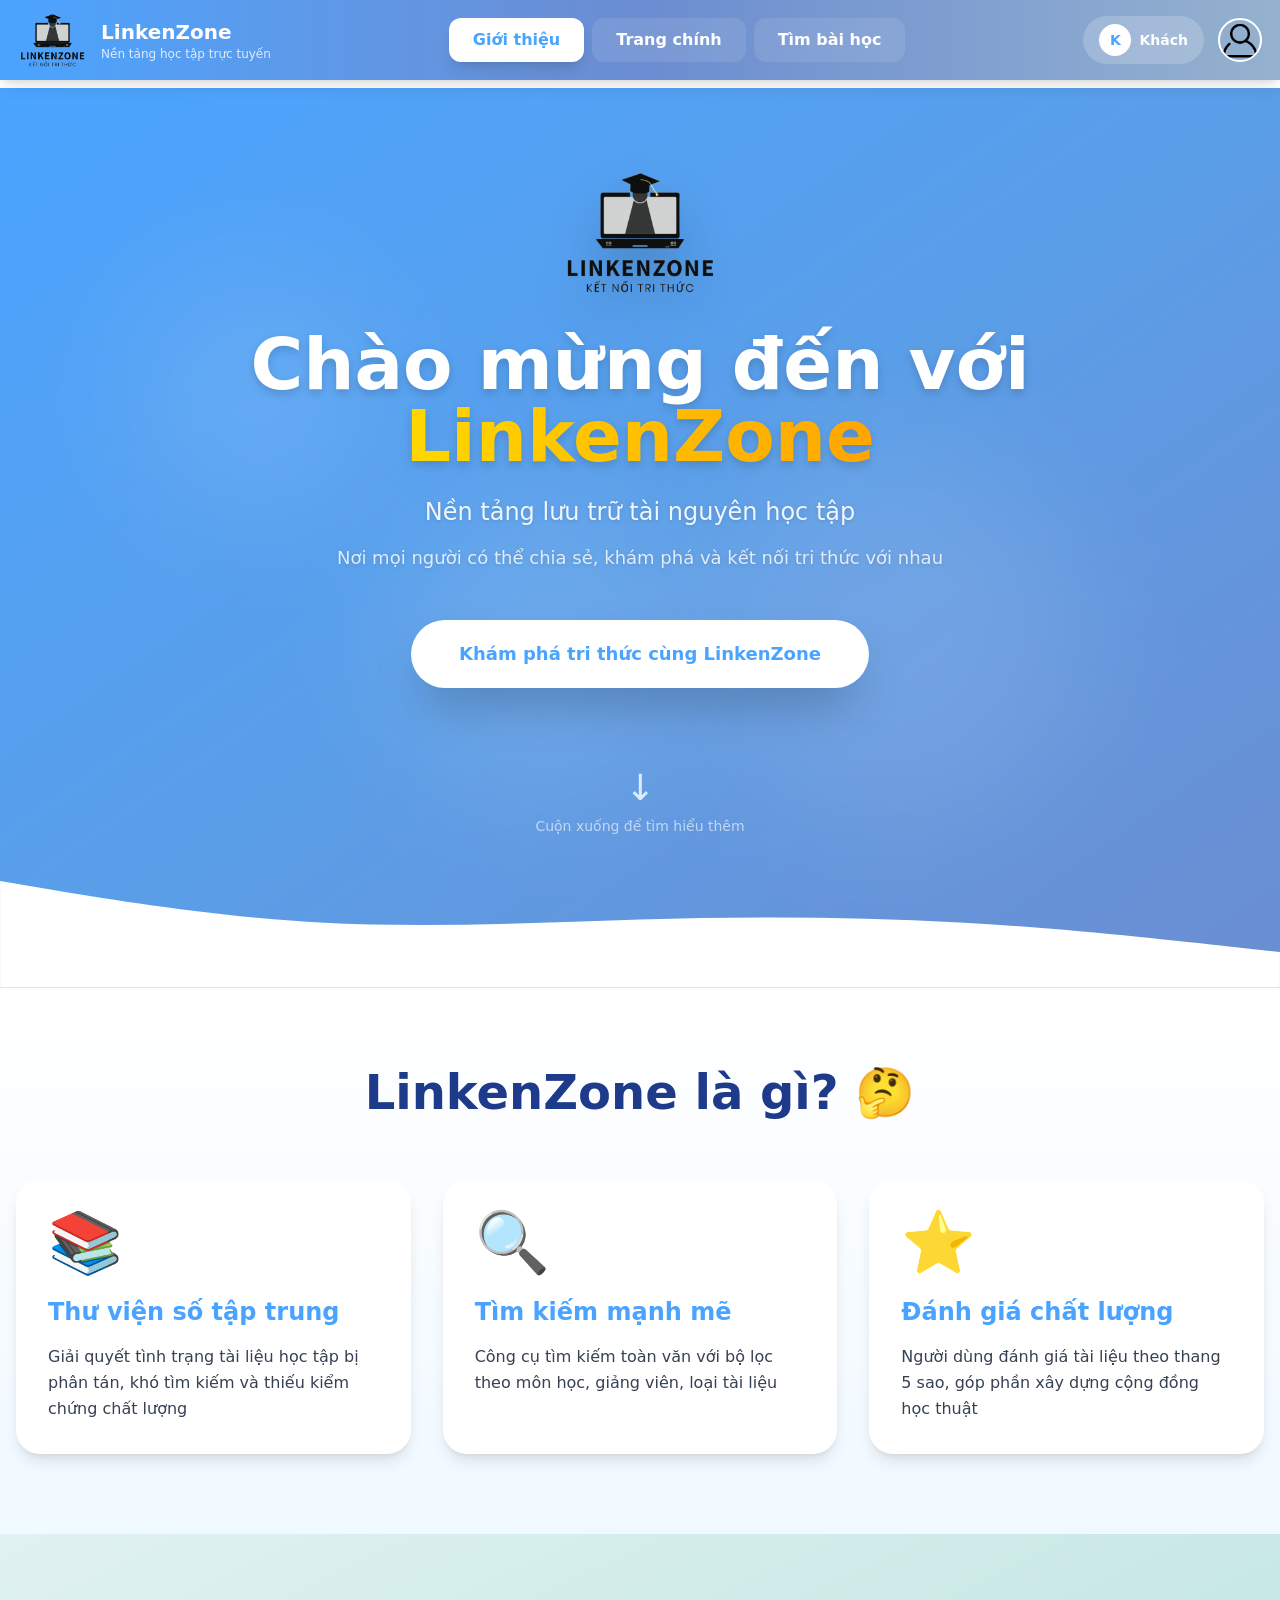
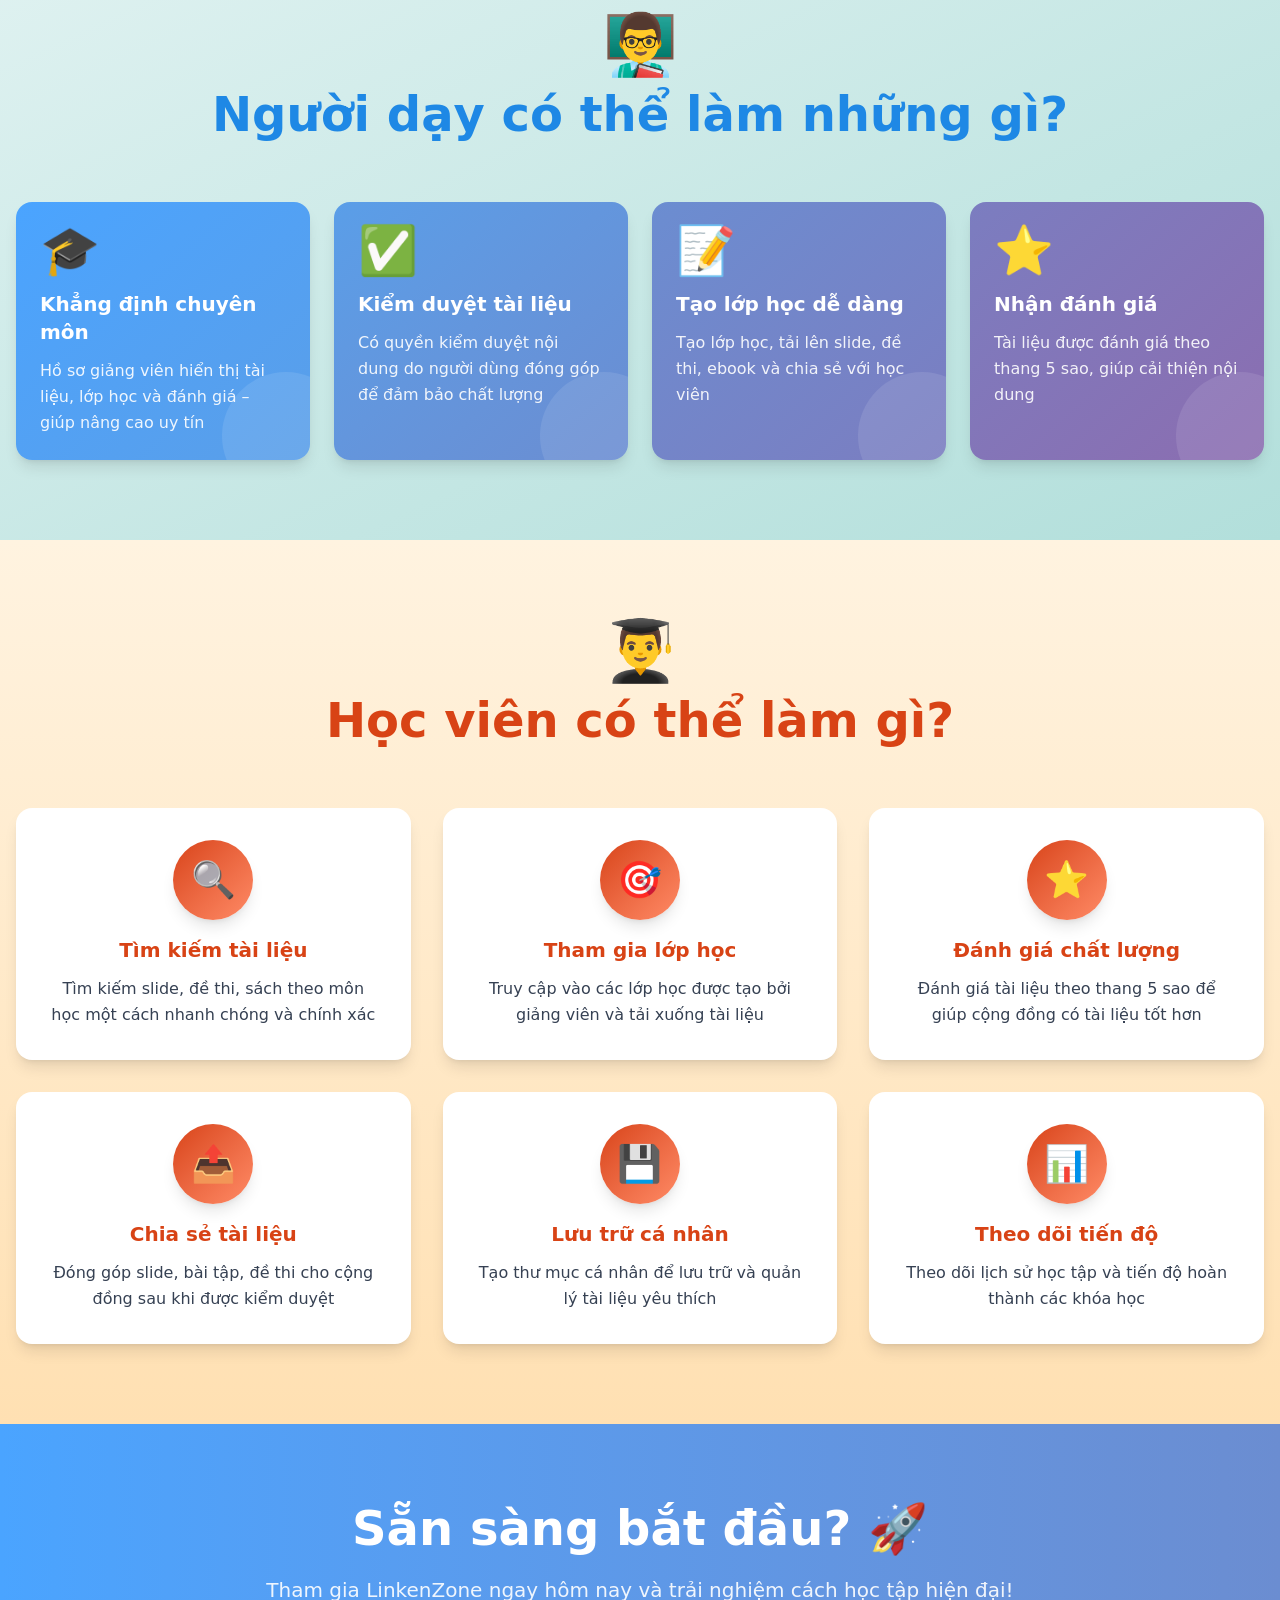
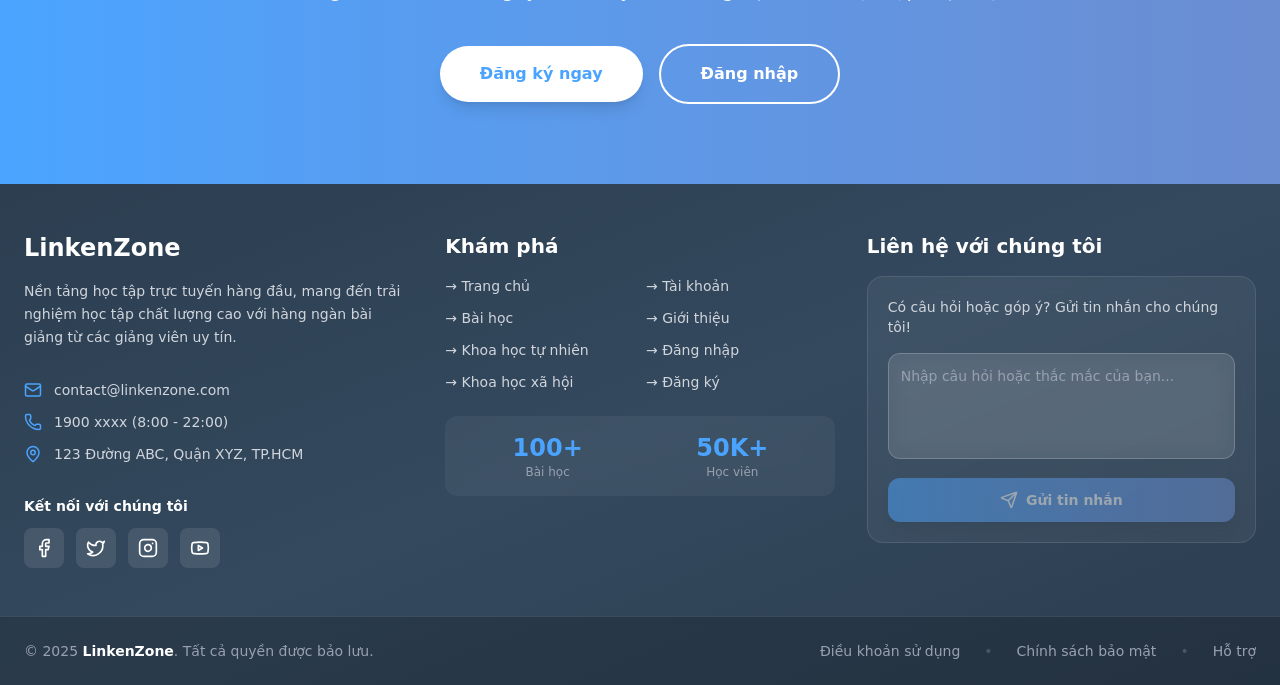
==== index.html @ 5035f028 "LinkenZone Signed-off-by: NH1Tkendo <ngobatai1711@gmail.com>" ====
<!doctype html>
<html lang="vi">
  <head>
    <meta charset="UTF-8" />
    <link rel="icon" type="image/svg+xml" href="/LinkenZone/public/LinkenZone_Logo.png" />
    <link rel="alternate icon" type="image/svg+xml" href="/LinkenZone/public/LinkenZone_Logo.png" />
    <meta name="viewport" content="width=device-width, initial-scale=1.0" />
    <meta name="description" content="LinkenZone - Nền tảng học tập trực tuyến hiện đại, cung cấp các khóa học chất lượng cao và trải nghiệm học tập tuyệt vời." />
    <meta name="keywords" content="học tập, trực tuyến, khóa học, LinkenZone, education, learning" />
    <meta name="author" content="LinkenZone Team" />
    <title>LinkenZone</title>
    <script type="module" crossorigin src="/assets/index-DtSAHIOY.js"></script>
    <link rel="stylesheet" crossorigin href="/assets/index-B92d_FWU.css">
  </head>
  <body>
    <div id="root"></div>
  </body>
</html>
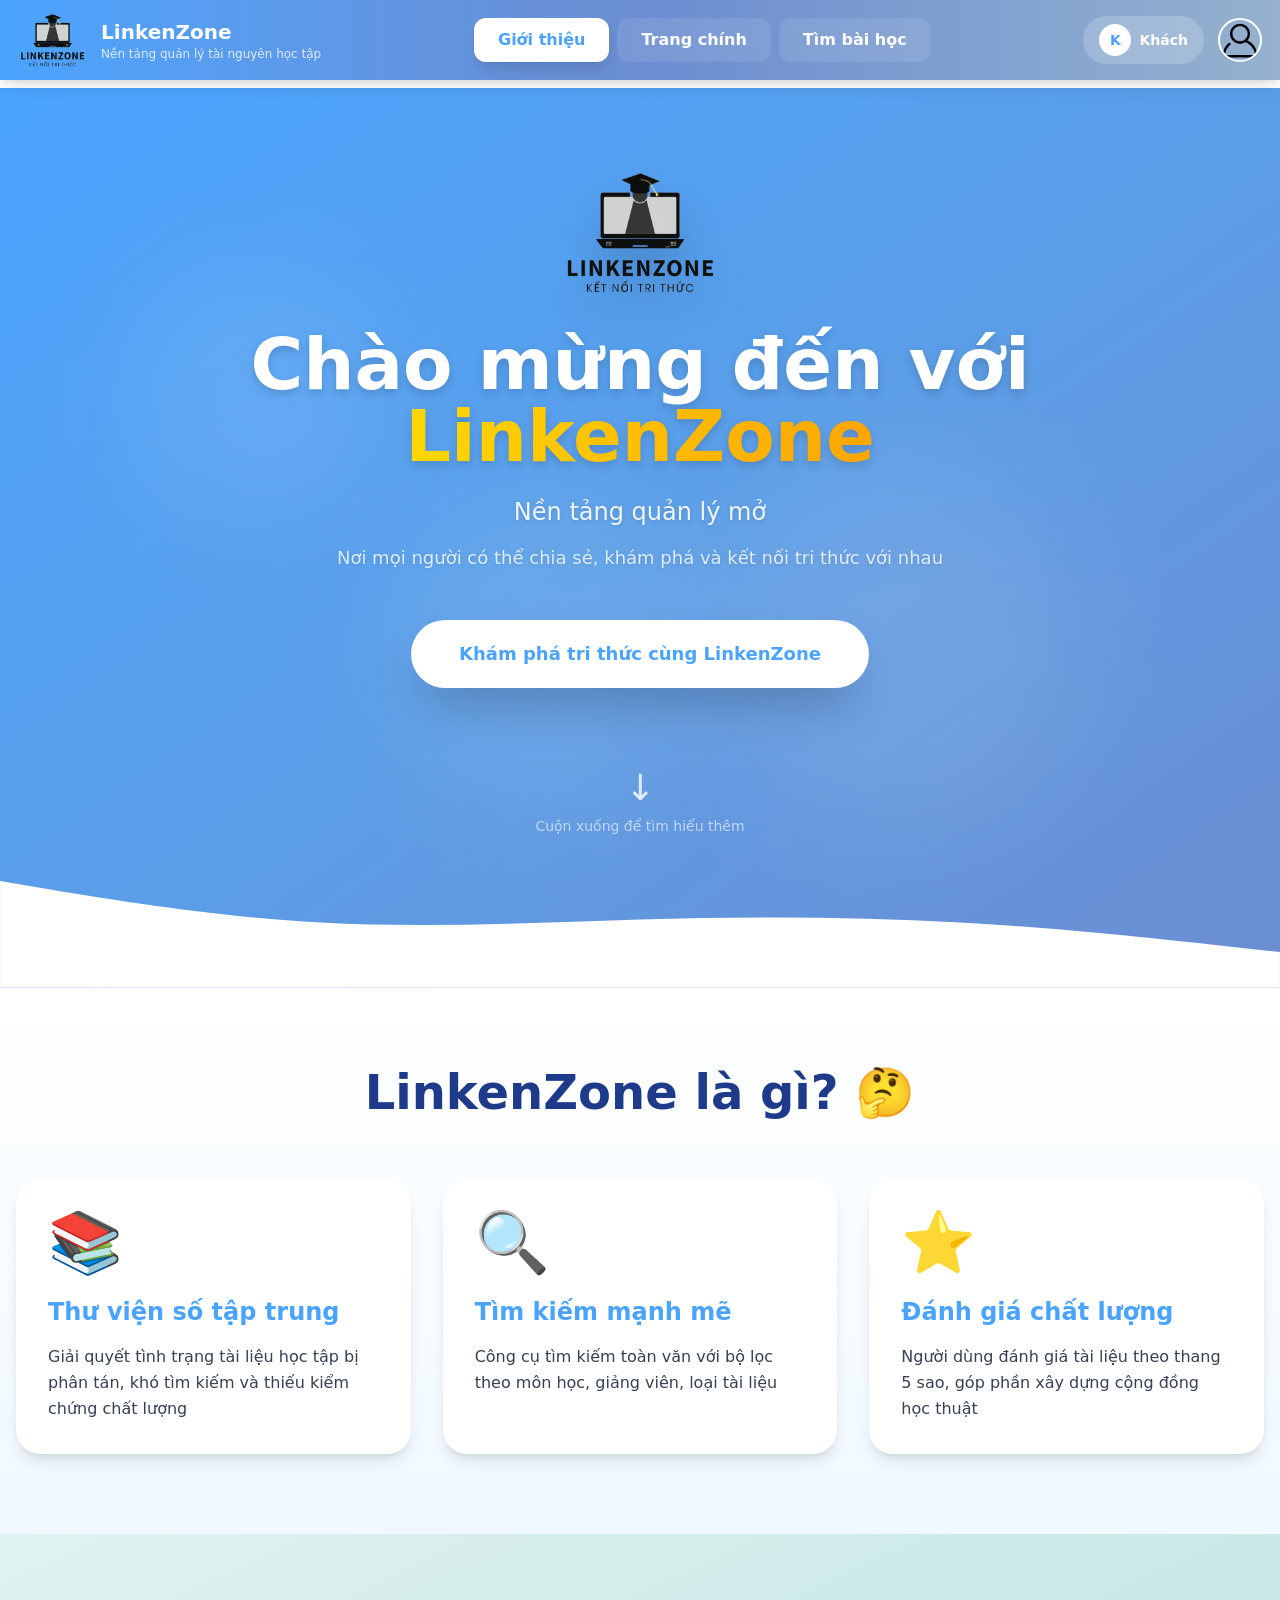
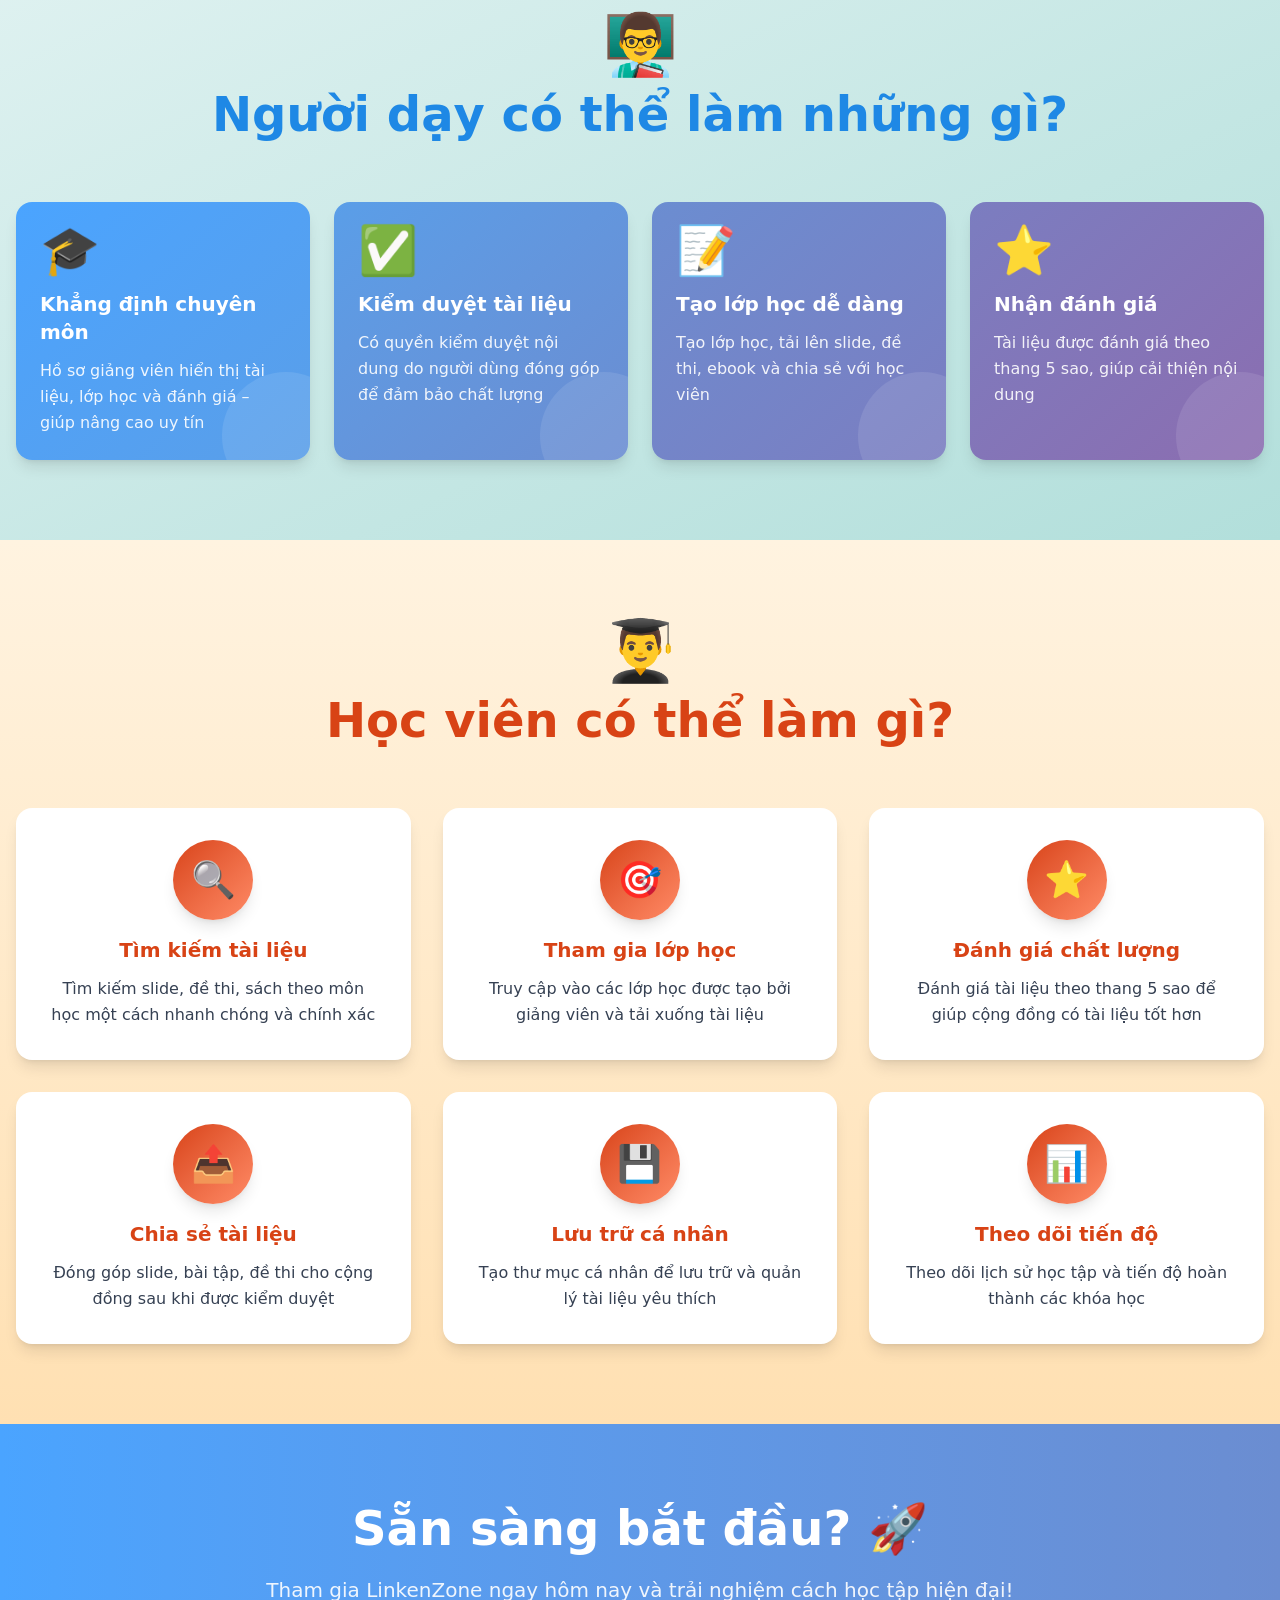
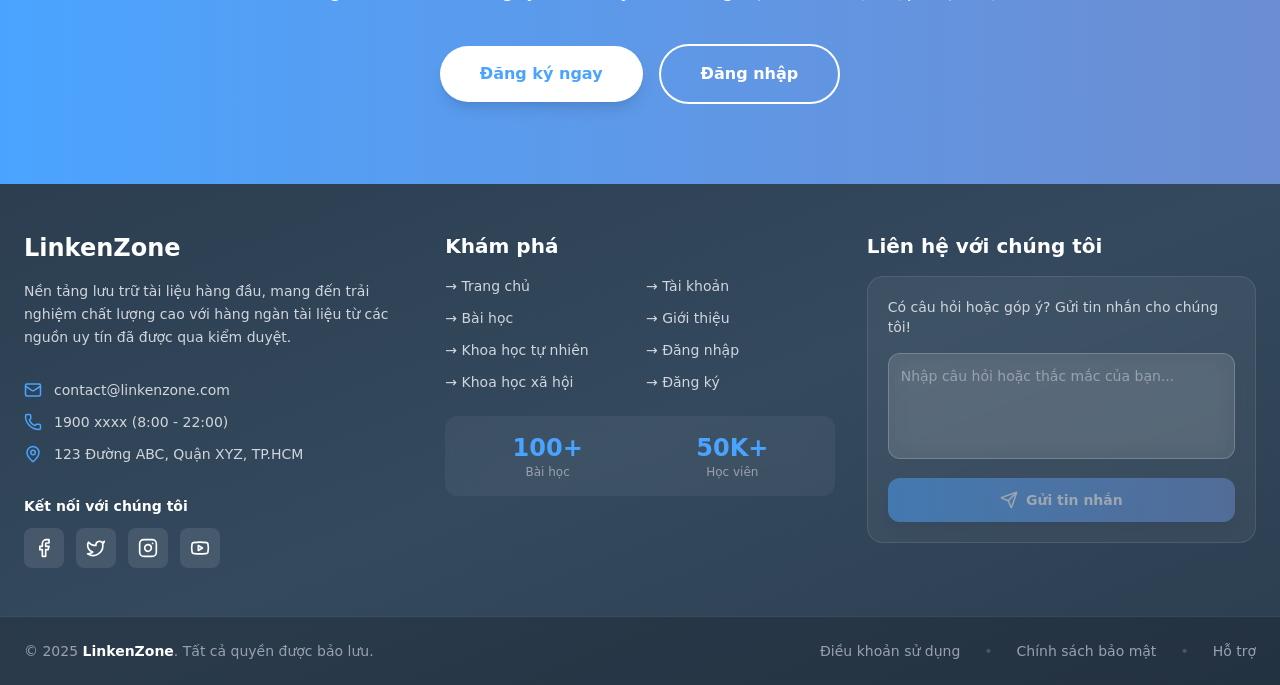
==== commit 41b458fb: "jajaj Signed-off-by: NH1Tkendo <ngobatai1711@gmail.com>" ====
--- a/index.html
+++ b/index.html
@@ -9,8 +9,8 @@
     <meta name="keywords" content="học tập, trực tuyến, khóa học, LinkenZone, education, learning" />
     <meta name="author" content="LinkenZone Team" />
     <title>LinkenZone</title>
-    <script type="module" crossorigin src="/assets/index-DtSAHIOY.js"></script>
-    <link rel="stylesheet" crossorigin href="/assets/index-B92d_FWU.css">
+    <script type="module" crossorigin src="/assets/index-qZYJNjYi.js"></script>
+    <link rel="stylesheet" crossorigin href="/assets/index-sgc-9u-C.css">
   </head>
   <body>
     <div id="root"></div>
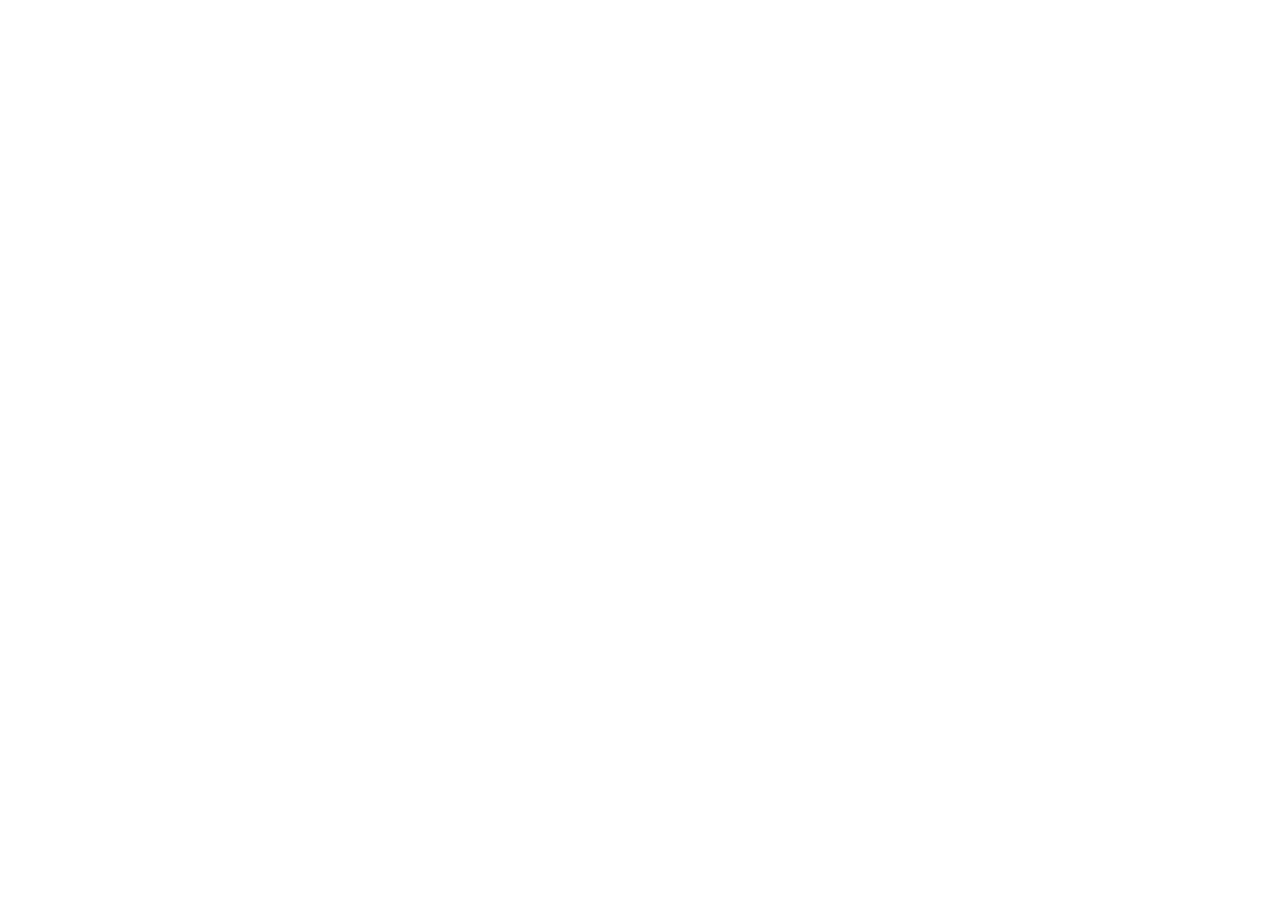
==== commit 9176be60: "Auto-generated commit" ====
--- a/index.html
+++ b/index.html
@@ -1,18 +1,26 @@
-<!doctype html>
-<html lang="vi">
-  <head>
-    <meta charset="UTF-8" />
-    <link rel="icon" type="image/svg+xml" href="/LinkenZone/public/LinkenZone_Logo.png" />
-    <link rel="alternate icon" type="image/svg+xml" href="/LinkenZone/public/LinkenZone_Logo.png" />
-    <meta name="viewport" content="width=device-width, initial-scale=1.0" />
-    <meta name="description" content="LinkenZone - Nền tảng học tập trực tuyến hiện đại, cung cấp các khóa học chất lượng cao và trải nghiệm học tập tuyệt vời." />
-    <meta name="keywords" content="học tập, trực tuyến, khóa học, LinkenZone, education, learning" />
-    <meta name="author" content="LinkenZone Team" />
-    <title>LinkenZone</title>
-    <script type="module" crossorigin src="/assets/index-qZYJNjYi.js"></script>
-    <link rel="stylesheet" crossorigin href="/assets/index-sgc-9u-C.css">
-  </head>
-  <body>
-    <div id="root"></div>
-  </body>
+<!DOCTYPE html>
+<html lang="en" data-beasties-container>
+
+<head>
+  <meta charset="utf-8">
+  <title>Ionic App</title>
+
+  <base href="/">
+
+  <meta name="color-scheme" content="light dark">
+  <meta name="viewport" content="viewport-fit=cover, width=device-width, initial-scale=1.0, minimum-scale=1.0, maximum-scale=1.0, user-scalable=no">
+  <meta name="format-detection" content="telephone=no">
+  <meta name="msapplication-tap-highlight" content="no">
+
+  <link rel="icon" type="image/png" href="assets/icon/favicon.png">
+
+  <!-- add to homescreen for ios -->
+  <meta name="mobile-web-app-capable" content="yes">
+  <meta name="apple-mobile-web-app-status-bar-style" content="black">
+<style>:root{--ion-color-primary:#0054e9;--ion-color-primary-rgb:0, 84, 233;--ion-color-primary-contrast:#fff;--ion-color-primary-contrast-rgb:255, 255, 255;--ion-color-primary-shade:#004acd;--ion-color-primary-tint:#1a65eb;--ion-color-secondary:#0163aa;--ion-color-secondary-rgb:1, 99, 170;--ion-color-secondary-contrast:#fff;--ion-color-secondary-contrast-rgb:255, 255, 255;--ion-color-secondary-shade:#015796;--ion-color-secondary-tint:#1a73b3;--ion-color-tertiary:#6030ff;--ion-color-tertiary-rgb:96, 48, 255;--ion-color-tertiary-contrast:#fff;--ion-color-tertiary-contrast-rgb:255, 255, 255;--ion-color-tertiary-shade:#542ae0;--ion-color-tertiary-tint:#7045ff;--ion-color-success:#2dd55b;--ion-color-success-rgb:45, 213, 91;--ion-color-success-contrast:#000;--ion-color-success-contrast-rgb:0, 0, 0;--ion-color-success-shade:#28bb50;--ion-color-success-tint:#42d96b;--ion-color-warning:#ffc409;--ion-color-warning-rgb:255, 196, 9;--ion-color-warning-contrast:#000;--ion-color-warning-contrast-rgb:0, 0, 0;--ion-color-warning-shade:#e0ac08;--ion-color-warning-tint:#ffca22;--ion-color-danger:#c5000f;--ion-color-danger-rgb:197, 0, 15;--ion-color-danger-contrast:#fff;--ion-color-danger-contrast-rgb:255, 255, 255;--ion-color-danger-shade:#ad000d;--ion-color-danger-tint:#cb1a27;--ion-color-light:#f4f5f8;--ion-color-light-rgb:244, 245, 248;--ion-color-light-contrast:#000;--ion-color-light-contrast-rgb:0, 0, 0;--ion-color-light-shade:#d7d8da;--ion-color-light-tint:#f5f6f9;--ion-color-medium:#636469;--ion-color-medium-rgb:99, 100, 105;--ion-color-medium-contrast:#fff;--ion-color-medium-contrast-rgb:255, 255, 255;--ion-color-medium-shade:#57585c;--ion-color-medium-tint:#737478;--ion-color-dark:#222428;--ion-color-dark-rgb:34, 36, 40;--ion-color-dark-contrast:#fff;--ion-color-dark-contrast-rgb:255, 255, 255;--ion-color-dark-shade:#1e2023;--ion-color-dark-tint:#383a3e}html{--ion-dynamic-font:-apple-system-body;--ion-font-family:var(--ion-default-font)}body{background:var(--ion-background-color);color:var(--ion-text-color)}@supports (padding-top: 20px){html{--ion-safe-area-top:var(--ion-statusbar-padding)}}@supports (padding-top: env(safe-area-inset-top)){html{--ion-safe-area-top:var(--safe-area-inset-top, env(safe-area-inset-top));--ion-safe-area-bottom:var(--safe-area-inset-bottom, env(safe-area-inset-bottom));--ion-safe-area-left:var(--safe-area-inset-left, env(safe-area-inset-left));--ion-safe-area-right:var(--safe-area-inset-right, env(safe-area-inset-right))}}*{box-sizing:border-box;-webkit-tap-highlight-color:rgba(0,0,0,0);-webkit-tap-highlight-color:transparent;-webkit-touch-callout:none}html{width:100%;height:100%;-webkit-text-size-adjust:100%;text-size-adjust:100%}body{-moz-osx-font-smoothing:grayscale;-webkit-font-smoothing:antialiased;margin:0;padding:0;position:fixed;width:100%;max-width:100%;height:100%;max-height:100%;transform:translateZ(0);text-rendering:optimizeLegibility;overflow:hidden;touch-action:manipulation;-webkit-user-drag:none;-ms-content-zooming:none;word-wrap:break-word;overscroll-behavior-y:none;-webkit-text-size-adjust:none;text-size-adjust:none}html{font-family:var(--ion-font-family)}@supports (-webkit-touch-callout: none){html{font:var(--ion-dynamic-font, 16px var(--ion-font-family))}}</style><link rel="stylesheet" href="styles-RLYRKEWG.css" media="print" onload="this.media='all'"><noscript><link rel="stylesheet" href="styles-RLYRKEWG.css"></noscript></head>
+
+<body>
+  <app-root></app-root>
+<link rel="modulepreload" href="chunk-GJJTW5LQ.js"><link rel="modulepreload" href="chunk-ZGEZIHUW.js"><link rel="modulepreload" href="chunk-FWHZJSS4.js"><link rel="modulepreload" href="chunk-I5G6AEML.js"><link rel="modulepreload" href="chunk-XYHDLIGZ.js"><link rel="modulepreload" href="chunk-XNXCL6HF.js"><link rel="modulepreload" href="chunk-C6KVNS6X.js"><link rel="modulepreload" href="chunk-OQWRX7VD.js"><link rel="modulepreload" href="chunk-WTJTNUM2.js"><link rel="modulepreload" href="chunk-J7JKH43X.js"><script src="polyfills-TDCRLYKL.js" type="module"></script><script src="main-GAEBCPAR.js" type="module"></script></body>
+
 </html>
--- a/styles-RLYRKEWG.css
+++ b/styles-RLYRKEWG.css
@@ -0,0 +1 @@
+.leaflet-pane,.leaflet-tile,.leaflet-marker-icon,.leaflet-marker-shadow,.leaflet-tile-container,.leaflet-pane>svg,.leaflet-pane>canvas,.leaflet-zoom-box,.leaflet-image-layer,.leaflet-layer{position:absolute;left:0;top:0}.leaflet-container{overflow:hidden}.leaflet-tile,.leaflet-marker-icon,.leaflet-marker-shadow{-webkit-user-select:none;-moz-user-select:none;user-select:none;-webkit-user-drag:none}.leaflet-tile::selection{background:transparent}.leaflet-safari .leaflet-tile{image-rendering:-webkit-optimize-contrast}.leaflet-safari .leaflet-tile-container{width:1600px;height:1600px;-webkit-transform-origin:0 0}.leaflet-marker-icon,.leaflet-marker-shadow{display:block}.leaflet-container .leaflet-overlay-pane svg{max-width:none!important;max-height:none!important}.leaflet-container .leaflet-marker-pane img,.leaflet-container .leaflet-shadow-pane img,.leaflet-container .leaflet-tile-pane img,.leaflet-container img.leaflet-image-layer,.leaflet-container .leaflet-tile{max-width:none!important;max-height:none!important;width:auto;padding:0}.leaflet-container img.leaflet-tile{mix-blend-mode:plus-lighter}.leaflet-container.leaflet-touch-zoom{-ms-touch-action:pan-x pan-y;touch-action:pan-x pan-y}.leaflet-container.leaflet-touch-drag{-ms-touch-action:pinch-zoom;touch-action:none;touch-action:pinch-zoom}.leaflet-container.leaflet-touch-drag.leaflet-touch-zoom{-ms-touch-action:none;touch-action:none}.leaflet-container{-webkit-tap-highlight-color:transparent}.leaflet-container a{-webkit-tap-highlight-color:rgba(51,181,229,.4)}.leaflet-tile{filter:inherit;visibility:hidden}.leaflet-tile-loaded{visibility:inherit}.leaflet-zoom-box{width:0;height:0;-moz-box-sizing:border-box;box-sizing:border-box;z-index:800}.leaflet-overlay-pane svg{-moz-user-select:none}.leaflet-pane{z-index:400}.leaflet-tile-pane{z-index:200}.leaflet-overlay-pane{z-index:400}.leaflet-shadow-pane{z-index:500}.leaflet-marker-pane{z-index:600}.leaflet-tooltip-pane{z-index:650}.leaflet-popup-pane{z-index:700}.leaflet-map-pane canvas{z-index:100}.leaflet-map-pane svg{z-index:200}.leaflet-vml-shape{width:1px;height:1px}.lvml{behavior:url(#default#VML);display:inline-block;position:absolute}.leaflet-control{position:relative;z-index:800;pointer-events:visiblePainted;pointer-events:auto}.leaflet-top,.leaflet-bottom{position:absolute;z-index:1000;pointer-events:none}.leaflet-top{top:0}.leaflet-right{right:0}.leaflet-bottom{bottom:0}.leaflet-left{left:0}.leaflet-control{float:left;clear:both}.leaflet-right .leaflet-control{float:right}.leaflet-top .leaflet-control{margin-top:10px}.leaflet-bottom .leaflet-control{margin-bottom:10px}.leaflet-left .leaflet-control{margin-left:10px}.leaflet-right .leaflet-control{margin-right:10px}.leaflet-fade-anim .leaflet-popup{opacity:0;-webkit-transition:opacity .2s linear;-moz-transition:opacity .2s linear;transition:opacity .2s linear}.leaflet-fade-anim .leaflet-map-pane .leaflet-popup{opacity:1}.leaflet-zoom-animated{-webkit-transform-origin:0 0;-ms-transform-origin:0 0;transform-origin:0 0}svg.leaflet-zoom-animated{will-change:transform}.leaflet-zoom-anim .leaflet-zoom-animated{-webkit-transition:-webkit-transform .25s cubic-bezier(0,0,.25,1);-moz-transition:-moz-transform .25s cubic-bezier(0,0,.25,1);transition:transform .25s cubic-bezier(0,0,.25,1)}.leaflet-zoom-anim .leaflet-tile,.leaflet-pan-anim .leaflet-tile{-webkit-transition:none;-moz-transition:none;transition:none}.leaflet-zoom-anim .leaflet-zoom-hide{visibility:hidden}.leaflet-interactive{cursor:pointer}.leaflet-grab{cursor:-webkit-grab;cursor:-moz-grab;cursor:grab}.leaflet-crosshair,.leaflet-crosshair .leaflet-interactive{cursor:crosshair}.leaflet-popup-pane,.leaflet-control{cursor:auto}.leaflet-dragging .leaflet-grab,.leaflet-dragging .leaflet-grab .leaflet-interactive,.leaflet-dragging .leaflet-marker-draggable{cursor:move;cursor:-webkit-grabbing;cursor:-moz-grabbing;cursor:grabbing}.leaflet-marker-icon,.leaflet-marker-shadow,.leaflet-image-layer,.leaflet-pane>svg path,.leaflet-tile-container{pointer-events:none}.leaflet-marker-icon.leaflet-interactive,.leaflet-image-layer.leaflet-interactive,.leaflet-pane>svg path.leaflet-interactive,svg.leaflet-image-layer.leaflet-interactive path{pointer-events:visiblePainted;pointer-events:auto}.leaflet-container{background:#ddd;outline-offset:1px}.leaflet-container a{color:#0078a8}.leaflet-zoom-box{border:2px dotted #38f;background:#ffffff80}.leaflet-container{font-family:Helvetica Neue,Arial,Helvetica,sans-serif;font-size:12px;font-size:.75rem;line-height:1.5}.leaflet-bar{box-shadow:0 1px 5px #000000a6;border-radius:4px}.leaflet-bar a{background-color:#fff;border-bottom:1px solid #ccc;width:26px;height:26px;line-height:26px;display:block;text-align:center;text-decoration:none;color:#000}.leaflet-bar a,.leaflet-control-layers-toggle{background-position:50% 50%;background-repeat:no-repeat;display:block}.leaflet-bar a:hover,.leaflet-bar a:focus{background-color:#f4f4f4}.leaflet-bar a:first-child{border-top-left-radius:4px;border-top-right-radius:4px}.leaflet-bar a:last-child{border-bottom-left-radius:4px;border-bottom-right-radius:4px;border-bottom:none}.leaflet-bar a.leaflet-disabled{cursor:default;background-color:#f4f4f4;color:#bbb}.leaflet-touch .leaflet-bar a{width:30px;height:30px;line-height:30px}.leaflet-touch .leaflet-bar a:first-child{border-top-left-radius:2px;border-top-right-radius:2px}.leaflet-touch .leaflet-bar a:last-child{border-bottom-left-radius:2px;border-bottom-right-radius:2px}.leaflet-control-zoom-in,.leaflet-control-zoom-out{font:700 18px Lucida Console,Monaco,monospace;text-indent:1px}.leaflet-touch .leaflet-control-zoom-in,.leaflet-touch .leaflet-control-zoom-out{font-size:22px}.leaflet-control-layers{box-shadow:0 1px 5px #0006;background:#fff;border-radius:5px}.leaflet-control-layers-toggle{background-image:url("./media/layers-55W3Q4RM.png");width:36px;height:36px}.leaflet-retina .leaflet-control-layers-toggle{background-image:url("./media/layers-2x-TBM42ERR.png");background-size:26px 26px}.leaflet-touch .leaflet-control-layers-toggle{width:44px;height:44px}.leaflet-control-layers .leaflet-control-layers-list,.leaflet-control-layers-expanded .leaflet-control-layers-toggle{display:none}.leaflet-control-layers-expanded .leaflet-control-layers-list{display:block;position:relative}.leaflet-control-layers-expanded{padding:6px 10px 6px 6px;color:#333;background:#fff}.leaflet-control-layers-scrollbar{overflow-y:scroll;overflow-x:hidden;padding-right:5px}.leaflet-control-layers-selector{margin-top:2px;position:relative;top:1px}.leaflet-control-layers label{display:block;font-size:13px;font-size:1.08333em}.leaflet-control-layers-separator{height:0;border-top:1px solid #ddd;margin:5px -10px 5px -6px}.leaflet-default-icon-path{background-image:url("./media/marker-icon-2V3QKKVC.png")}.leaflet-container .leaflet-control-attribution{background:#fff;background:#fffc;margin:0}.leaflet-control-attribution,.leaflet-control-scale-line{padding:0 5px;color:#333;line-height:1.4}.leaflet-control-attribution a{text-decoration:none}.leaflet-control-attribution a:hover,.leaflet-control-attribution a:focus{text-decoration:underline}.leaflet-attribution-flag{display:inline!important;vertical-align:baseline!important;width:1em;height:.6669em}.leaflet-left .leaflet-control-scale{margin-left:5px}.leaflet-bottom .leaflet-control-scale{margin-bottom:5px}.leaflet-control-scale-line{border:2px solid #777;border-top:none;line-height:1.1;padding:2px 5px 1px;white-space:nowrap;-moz-box-sizing:border-box;box-sizing:border-box;background:#fffc;text-shadow:1px 1px #fff}.leaflet-control-scale-line:not(:first-child){border-top:2px solid #777;border-bottom:none;margin-top:-2px}.leaflet-control-scale-line:not(:first-child):not(:last-child){border-bottom:2px solid #777}.leaflet-touch .leaflet-control-attribution,.leaflet-touch .leaflet-control-layers,.leaflet-touch .leaflet-bar{box-shadow:none}.leaflet-touch .leaflet-control-layers,.leaflet-touch .leaflet-bar{border:2px solid rgba(0,0,0,.2);background-clip:padding-box}.leaflet-popup{position:absolute;text-align:center;margin-bottom:20px}.leaflet-popup-content-wrapper{padding:1px;text-align:left;border-radius:12px}.leaflet-popup-content{margin:13px 24px 13px 20px;line-height:1.3;font-size:13px;font-size:1.08333em;min-height:1px}.leaflet-popup-content p{margin:1.3em 0}.leaflet-popup-tip-container{width:40px;height:20px;position:absolute;left:50%;margin-top:-1px;margin-left:-20px;overflow:hidden;pointer-events:none}.leaflet-popup-tip{width:17px;height:17px;padding:1px;margin:-10px auto 0;pointer-events:auto;-webkit-transform:rotate(45deg);-moz-transform:rotate(45deg);-ms-transform:rotate(45deg);transform:rotate(45deg)}.leaflet-popup-content-wrapper,.leaflet-popup-tip{background:#fff;color:#333;box-shadow:0 3px 14px #0006}.leaflet-container a.leaflet-popup-close-button{position:absolute;top:0;right:0;border:none;text-align:center;width:24px;height:24px;font:16px/24px Tahoma,Verdana,sans-serif;color:#757575;text-decoration:none;background:transparent}.leaflet-container a.leaflet-popup-close-button:hover,.leaflet-container a.leaflet-popup-close-button:focus{color:#585858}.leaflet-popup-scrolled{overflow:auto}.leaflet-oldie .leaflet-popup-content-wrapper{-ms-zoom:1}.leaflet-oldie .leaflet-popup-tip{width:24px;margin:0 auto;-ms-filter:"progid:DXImageTransform.Microsoft.Matrix(M11=0.70710678, M12=0.70710678, M21=-0.70710678, M22=0.70710678)";filter:progid:DXImageTransform.Microsoft.Matrix(M11=.70710678,M12=.70710678,M21=-.70710678,M22=.70710678)}.leaflet-oldie .leaflet-control-zoom,.leaflet-oldie .leaflet-control-layers,.leaflet-oldie .leaflet-popup-content-wrapper,.leaflet-oldie .leaflet-popup-tip{border:1px solid #999}.leaflet-div-icon{background:#fff;border:1px solid #666}.leaflet-tooltip{position:absolute;padding:6px;background-color:#fff;border:1px solid #fff;border-radius:3px;color:#222;white-space:nowrap;-webkit-user-select:none;-moz-user-select:none;-ms-user-select:none;user-select:none;pointer-events:none;box-shadow:0 1px 3px #0006}.leaflet-tooltip.leaflet-interactive{cursor:pointer;pointer-events:auto}.leaflet-tooltip-top:before,.leaflet-tooltip-bottom:before,.leaflet-tooltip-left:before,.leaflet-tooltip-right:before{position:absolute;pointer-events:none;border:6px solid transparent;background:transparent;content:""}.leaflet-tooltip-bottom{margin-top:6px}.leaflet-tooltip-top{margin-top:-6px}.leaflet-tooltip-bottom:before,.leaflet-tooltip-top:before{left:50%;margin-left:-6px}.leaflet-tooltip-top:before{bottom:0;margin-bottom:-12px;border-top-color:#fff}.leaflet-tooltip-bottom:before{top:0;margin-top:-12px;margin-left:-6px;border-bottom-color:#fff}.leaflet-tooltip-left{margin-left:-6px}.leaflet-tooltip-right{margin-left:6px}.leaflet-tooltip-left:before,.leaflet-tooltip-right:before{top:50%;margin-top:-6px}.leaflet-tooltip-left:before{right:0;margin-right:-12px;border-left-color:#fff}.leaflet-tooltip-right:before{left:0;margin-left:-12px;border-right-color:#fff}@media print{.leaflet-control{-webkit-print-color-adjust:exact;print-color-adjust:exact}}:root{--ion-color-primary: #0054e9;--ion-color-primary-rgb: 0, 84, 233;--ion-color-primary-contrast: #fff;--ion-color-primary-contrast-rgb: 255, 255, 255;--ion-color-primary-shade: #004acd;--ion-color-primary-tint: #1a65eb;--ion-color-secondary: #0163aa;--ion-color-secondary-rgb: 1, 99, 170;--ion-color-secondary-contrast: #fff;--ion-color-secondary-contrast-rgb: 255, 255, 255;--ion-color-secondary-shade: #015796;--ion-color-secondary-tint: #1a73b3;--ion-color-tertiary: #6030ff;--ion-color-tertiary-rgb: 96, 48, 255;--ion-color-tertiary-contrast: #fff;--ion-color-tertiary-contrast-rgb: 255, 255, 255;--ion-color-tertiary-shade: #542ae0;--ion-color-tertiary-tint: #7045ff;--ion-color-success: #2dd55b;--ion-color-success-rgb: 45, 213, 91;--ion-color-success-contrast: #000;--ion-color-success-contrast-rgb: 0, 0, 0;--ion-color-success-shade: #28bb50;--ion-color-success-tint: #42d96b;--ion-color-warning: #ffc409;--ion-color-warning-rgb: 255, 196, 9;--ion-color-warning-contrast: #000;--ion-color-warning-contrast-rgb: 0, 0, 0;--ion-color-warning-shade: #e0ac08;--ion-color-warning-tint: #ffca22;--ion-color-danger: #c5000f;--ion-color-danger-rgb: 197, 0, 15;--ion-color-danger-contrast: #fff;--ion-color-danger-contrast-rgb: 255, 255, 255;--ion-color-danger-shade: #ad000d;--ion-color-danger-tint: #cb1a27;--ion-color-light: #f4f5f8;--ion-color-light-rgb: 244, 245, 248;--ion-color-light-contrast: #000;--ion-color-light-contrast-rgb: 0, 0, 0;--ion-color-light-shade: #d7d8da;--ion-color-light-tint: #f5f6f9;--ion-color-medium: #636469;--ion-color-medium-rgb: 99, 100, 105;--ion-color-medium-contrast: #fff;--ion-color-medium-contrast-rgb: 255, 255, 255;--ion-color-medium-shade: #57585c;--ion-color-medium-tint: #737478;--ion-color-dark: #222428;--ion-color-dark-rgb: 34, 36, 40;--ion-color-dark-contrast: #fff;--ion-color-dark-contrast-rgb: 255, 255, 255;--ion-color-dark-shade: #1e2023;--ion-color-dark-tint: #383a3e}html.ios{--ion-default-font: -apple-system, BlinkMacSystemFont, "Helvetica Neue", "Roboto", sans-serif}html.md{--ion-default-font: "Roboto", "Helvetica Neue", sans-serif}html{--ion-dynamic-font: -apple-system-body;--ion-font-family: var(--ion-default-font)}body{background:var(--ion-background-color);color:var(--ion-text-color)}body.backdrop-no-scroll{overflow:hidden}html.ios ion-modal.modal-card ion-header ion-toolbar:first-of-type,html.ios ion-modal.modal-sheet ion-header ion-toolbar:first-of-type,html.ios ion-modal ion-footer ion-toolbar:first-of-type,html.ios ion-footer.modal-footer-moving ion-toolbar:first-of-type{padding-top:6px}html.ios ion-modal.modal-card ion-header ion-toolbar:last-of-type,html.ios ion-modal.modal-sheet ion-header ion-toolbar:last-of-type{padding-bottom:6px}html.ios ion-modal ion-toolbar,html.ios .modal-footer-moving ion-toolbar{padding-right:calc(var(--ion-safe-area-right) + 8px);padding-left:calc(var(--ion-safe-area-left) + 8px)}@media screen and (min-width: 768px){html.ios ion-modal.modal-card:first-of-type{--backdrop-opacity: .18}}ion-modal.modal-default.show-modal~ion-modal.modal-default{--backdrop-opacity: 0;--box-shadow: none}html.ios ion-modal.modal-card .ion-page{border-top-left-radius:var(--border-radius)}.ion-color-primary{--ion-color-base: var(--ion-color-primary, #0054e9) !important;--ion-color-base-rgb: var(--ion-color-primary-rgb, 0, 84, 233) !important;--ion-color-contrast: var(--ion-color-primary-contrast, #fff) !important;--ion-color-contrast-rgb: var(--ion-color-primary-contrast-rgb, 255, 255, 255) !important;--ion-color-shade: var(--ion-color-primary-shade, #004acd) !important;--ion-color-tint: var(--ion-color-primary-tint, #1a65eb) !important}.ion-color-secondary{--ion-color-base: var(--ion-color-secondary, #0163aa) !important;--ion-color-base-rgb: var(--ion-color-secondary-rgb, 1, 99, 170) !important;--ion-color-contrast: var(--ion-color-secondary-contrast, #fff) !important;--ion-color-contrast-rgb: var(--ion-color-secondary-contrast-rgb, 255, 255, 255) !important;--ion-color-shade: var(--ion-color-secondary-shade, #015796) !important;--ion-color-tint: var(--ion-color-secondary-tint, #1a73b3) !important}.ion-color-tertiary{--ion-color-base: var(--ion-color-tertiary, #6030ff) !important;--ion-color-base-rgb: var(--ion-color-tertiary-rgb, 96, 48, 255) !important;--ion-color-contrast: var(--ion-color-tertiary-contrast, #fff) !important;--ion-color-contrast-rgb: var(--ion-color-tertiary-contrast-rgb, 255, 255, 255) !important;--ion-color-shade: var(--ion-color-tertiary-shade, #542ae0) !important;--ion-color-tint: var(--ion-color-tertiary-tint, #7045ff) !important}.ion-color-success{--ion-color-base: var(--ion-color-success, #2dd55b) !important;--ion-color-base-rgb: var(--ion-color-success-rgb, 45, 213, 91) !important;--ion-color-contrast: var(--ion-color-success-contrast, #000) !important;--ion-color-contrast-rgb: var(--ion-color-success-contrast-rgb, 0, 0, 0) !important;--ion-color-shade: var(--ion-color-success-shade, #28bb50) !important;--ion-color-tint: var(--ion-color-success-tint, #42d96b) !important}.ion-color-warning{--ion-color-base: var(--ion-color-warning, #ffc409) !important;--ion-color-base-rgb: var(--ion-color-warning-rgb, 255, 196, 9) !important;--ion-color-contrast: var(--ion-color-warning-contrast, #000) !important;--ion-color-contrast-rgb: var(--ion-color-warning-contrast-rgb, 0, 0, 0) !important;--ion-color-shade: var(--ion-color-warning-shade, #e0ac08) !important;--ion-color-tint: var(--ion-color-warning-tint, #ffca22) !important}.ion-color-danger{--ion-color-base: var(--ion-color-danger, #c5000f) !important;--ion-color-base-rgb: var(--ion-color-danger-rgb, 197, 0, 15) !important;--ion-color-contrast: var(--ion-color-danger-contrast, #fff) !important;--ion-color-contrast-rgb: var(--ion-color-danger-contrast-rgb, 255, 255, 255) !important;--ion-color-shade: var(--ion-color-danger-shade, #ad000d) !important;--ion-color-tint: var(--ion-color-danger-tint, #cb1a27) !important}.ion-color-light{--ion-color-base: var(--ion-color-light, #f4f5f8) !important;--ion-color-base-rgb: var(--ion-color-light-rgb, 244, 245, 248) !important;--ion-color-contrast: var(--ion-color-light-contrast, #000) !important;--ion-color-contrast-rgb: var(--ion-color-light-contrast-rgb, 0, 0, 0) !important;--ion-color-shade: var(--ion-color-light-shade, #d7d8da) !important;--ion-color-tint: var(--ion-color-light-tint, #f5f6f9) !important}.ion-color-medium{--ion-color-base: var(--ion-color-medium, #636469) !important;--ion-color-base-rgb: var(--ion-color-medium-rgb, 99, 100, 105) !important;--ion-color-contrast: var(--ion-color-medium-contrast, #fff) !important;--ion-color-contrast-rgb: var(--ion-color-medium-contrast-rgb, 255, 255, 255) !important;--ion-color-shade: var(--ion-color-medium-shade, #57585c) !important;--ion-color-tint: var(--ion-color-medium-tint, #737478) !important}.ion-color-dark{--ion-color-base: var(--ion-color-dark, #222428) !important;--ion-color-base-rgb: var(--ion-color-dark-rgb, 34, 36, 40) !important;--ion-color-contrast: var(--ion-color-dark-contrast, #fff) !important;--ion-color-contrast-rgb: var(--ion-color-dark-contrast-rgb, 255, 255, 255) !important;--ion-color-shade: var(--ion-color-dark-shade, #1e2023) !important;--ion-color-tint: var(--ion-color-dark-tint, #383a3e) !important}.ion-page{inset:0;display:flex;position:absolute;flex-direction:column;justify-content:space-between;contain:layout size style;z-index:0}.ion-page.ion-page-overlay-passthrough{pointer-events:none}ion-modal>.ion-page{position:relative;contain:layout style;height:100%}.split-pane-visible>.ion-page.split-pane-main{position:relative}ion-route,ion-route-redirect,ion-router,ion-select-option,ion-nav-controller,ion-menu-controller,ion-action-sheet-controller,ion-alert-controller,ion-loading-controller,ion-modal-controller,ion-picker-controller,ion-popover-controller,ion-toast-controller,.ion-page-hidden{display:none!important}.ion-page-invisible{opacity:0}.can-go-back>ion-header ion-back-button{display:block}html.plt-ios.plt-hybrid,html.plt-ios.plt-pwa{--ion-statusbar-padding: 20px}@supports (padding-top: 20px){html{--ion-safe-area-top: var(--ion-statusbar-padding)}}@supports (padding-top: env(safe-area-inset-top)){html{--ion-safe-area-top: var(--safe-area-inset-top, env(safe-area-inset-top));--ion-safe-area-bottom: var(--safe-area-inset-bottom, env(safe-area-inset-bottom));--ion-safe-area-left: var(--safe-area-inset-left, env(safe-area-inset-left));--ion-safe-area-right: var(--safe-area-inset-right, env(safe-area-inset-right))}}ion-card.ion-color .ion-inherit-color,ion-card-header.ion-color .ion-inherit-color{color:inherit}.menu-content{transform:translateZ(0)}.menu-content-open{cursor:pointer;touch-action:manipulation;pointer-events:none;overflow-y:hidden}.menu-content-open ion-content{--overflow: hidden}.menu-content-open .ion-content-scroll-host{overflow:hidden}.ios .menu-content-reveal{box-shadow:-8px 0 42px #00000014}[dir=rtl].ios .menu-content-reveal{box-shadow:8px 0 42px #00000014}.md .menu-content-reveal,.md .menu-content-push{box-shadow:4px 0 16px #0000002e}ion-accordion-group.accordion-group-expand-inset>ion-accordion:first-of-type{border-top-left-radius:8px;border-top-right-radius:8px}ion-accordion-group.accordion-group-expand-inset>ion-accordion:last-of-type{border-bottom-left-radius:8px;border-bottom-right-radius:8px}ion-accordion-group>ion-accordion:last-of-type ion-item[slot=header]{--border-width: 0px}ion-accordion.accordion-animated>[slot=header] .ion-accordion-toggle-icon{transition:.3s transform cubic-bezier(.25,.8,.5,1)}@media (prefers-reduced-motion: reduce){ion-accordion .ion-accordion-toggle-icon{transition:none!important}}ion-accordion.accordion-expanding>[slot=header] .ion-accordion-toggle-icon,ion-accordion.accordion-expanded>[slot=header] .ion-accordion-toggle-icon{transform:rotate(180deg)}ion-accordion-group.accordion-group-expand-inset.md>ion-accordion.accordion-previous ion-item[slot=header]{--border-width: 0px;--inner-border-width: 0px}ion-accordion-group.accordion-group-expand-inset.md>ion-accordion.accordion-expanding:first-of-type,ion-accordion-group.accordion-group-expand-inset.md>ion-accordion.accordion-expanded:first-of-type{margin-top:0}ion-input input::-webkit-date-and-time-value{text-align:start}.ion-datetime-button-overlay{--width: fit-content;--height: fit-content}.ion-datetime-button-overlay ion-datetime.datetime-grid{width:320px;min-height:320px}[ion-last-focus],header[tabindex="-1"]:focus,[role=banner][tabindex="-1"]:focus,main[tabindex="-1"]:focus,[role=main][tabindex="-1"]:focus,h1[tabindex="-1"]:focus,[role=heading][aria-level="1"][tabindex="-1"]:focus{outline:none}.popover-viewport:has(>ion-content){overflow:hidden}@supports not selector(:has(> ion-content)){.popover-viewport{overflow:hidden}}audio,canvas,progress,video{vertical-align:baseline}audio:not([controls]){display:none;height:0}b,strong{font-weight:700}img{max-width:100%}hr{height:1px;border-width:0;box-sizing:content-box}pre{overflow:auto}code,kbd,pre,samp{font-family:monospace,monospace;font-size:1em}label,input,select,textarea{font-family:inherit;line-height:normal}textarea{overflow:auto;height:auto;font:inherit;color:inherit}textarea::placeholder{padding-left:2px}form,input,optgroup,select{margin:0;font:inherit;color:inherit}html input[type=button],input[type=reset],input[type=submit]{cursor:pointer;-webkit-appearance:button}a,a div,a span,a ion-icon,a ion-label,button,button div,button span,button ion-icon,button ion-label,.ion-tappable,[tappable],[tappable] div,[tappable] span,[tappable] ion-icon,[tappable] ion-label,input,textarea{touch-action:manipulation}a ion-label,button ion-label{pointer-events:none}button{padding:0;border:0;border-radius:0;font-family:inherit;font-style:inherit;font-variant:inherit;line-height:1;text-transform:none;cursor:pointer;-webkit-appearance:button}[tappable]{cursor:pointer}a[disabled],button[disabled],html input[disabled]{cursor:default}button::-moz-focus-inner,input::-moz-focus-inner{padding:0;border:0}input[type=number]::-webkit-inner-spin-button,input[type=number]::-webkit-outer-spin-button{height:auto}input[type=search]::-webkit-search-cancel-button,input[type=search]::-webkit-search-decoration{-webkit-appearance:none}table{border-collapse:collapse;border-spacing:0}td,th{padding:0}*{box-sizing:border-box;-webkit-tap-highlight-color:rgba(0,0,0,0);-webkit-tap-highlight-color:transparent;-webkit-touch-callout:none}html{width:100%;height:100%;-webkit-text-size-adjust:100%;text-size-adjust:100%}html.ion-ce body{display:block}html.plt-pwa{height:100vh}body{-moz-osx-font-smoothing:grayscale;-webkit-font-smoothing:antialiased;margin:0;padding:0;position:fixed;width:100%;max-width:100%;height:100%;max-height:100%;transform:translateZ(0);text-rendering:optimizeLegibility;overflow:hidden;touch-action:manipulation;-webkit-user-drag:none;-ms-content-zooming:none;word-wrap:break-word;overscroll-behavior-y:none;-webkit-text-size-adjust:none;text-size-adjust:none}html{font-family:var(--ion-font-family)}@supports (-webkit-touch-callout: none){html{font:var(--ion-dynamic-font, 16px var(--ion-font-family))}}a{background-color:transparent;color:var(--ion-color-primary, #0054e9)}h1,h2,h3,h4,h5,h6{margin-top:16px;margin-bottom:10px;font-weight:500;line-height:1.2}h1{margin-top:20px;font-size:1.625rem}h2{margin-top:18px;font-size:1.5rem}h3{font-size:1.375rem}h4{font-size:1.25rem}h5{font-size:1.125rem}h6{font-size:1rem}small{font-size:75%}sub,sup{position:relative;font-size:75%;line-height:0;vertical-align:baseline}sup{top:-.5em}sub{bottom:-.25em}.ion-hide,.ion-hide-up,.ion-hide-down{display:none!important}@media (min-width: 576px){.ion-hide-sm-up{display:none!important}}@media (max-width: 575.98px){.ion-hide-sm-down{display:none!important}}@media (min-width: 768px){.ion-hide-md-up{display:none!important}}@media (max-width: 767.98px){.ion-hide-md-down{display:none!important}}@media (min-width: 992px){.ion-hide-lg-up{display:none!important}}@media (max-width: 991.98px){.ion-hide-lg-down{display:none!important}}@media (min-width: 1200px){.ion-hide-xl-up{display:none!important}}@media (max-width: 1199.98px){.ion-hide-xl-down{display:none!important}}.ion-display-none{display:none!important}@media (min-width: 576px){.ion-display-sm-none{display:none!important}}@media (min-width: 768px){.ion-display-md-none{display:none!important}}@media (min-width: 992px){.ion-display-lg-none{display:none!important}}@media (min-width: 1200px){.ion-display-xl-none{display:none!important}}.ion-display-inline{display:inline!important}@media (min-width: 576px){.ion-display-sm-inline{display:inline!important}}@media (min-width: 768px){.ion-display-md-inline{display:inline!important}}@media (min-width: 992px){.ion-display-lg-inline{display:inline!important}}@media (min-width: 1200px){.ion-display-xl-inline{display:inline!important}}.ion-display-inline-block{display:inline-block!important}@media (min-width: 576px){.ion-display-sm-inline-block{display:inline-block!important}}@media (min-width: 768px){.ion-display-md-inline-block{display:inline-block!important}}@media (min-width: 992px){.ion-display-lg-inline-block{display:inline-block!important}}@media (min-width: 1200px){.ion-display-xl-inline-block{display:inline-block!important}}.ion-display-block{display:block!important}@media (min-width: 576px){.ion-display-sm-block{display:block!important}}@media (min-width: 768px){.ion-display-md-block{display:block!important}}@media (min-width: 992px){.ion-display-lg-block{display:block!important}}@media (min-width: 1200px){.ion-display-xl-block{display:block!important}}.ion-display-flex{display:flex!important}@media (min-width: 576px){.ion-display-sm-flex{display:flex!important}}@media (min-width: 768px){.ion-display-md-flex{display:flex!important}}@media (min-width: 992px){.ion-display-lg-flex{display:flex!important}}@media (min-width: 1200px){.ion-display-xl-flex{display:flex!important}}.ion-display-inline-flex{display:inline-flex!important}@media (min-width: 576px){.ion-display-sm-inline-flex{display:inline-flex!important}}@media (min-width: 768px){.ion-display-md-inline-flex{display:inline-flex!important}}@media (min-width: 992px){.ion-display-lg-inline-flex{display:inline-flex!important}}@media (min-width: 1200px){.ion-display-xl-inline-flex{display:inline-flex!important}}.ion-display-grid{display:grid!important}@media (min-width: 576px){.ion-display-sm-grid{display:grid!important}}@media (min-width: 768px){.ion-display-md-grid{display:grid!important}}@media (min-width: 992px){.ion-display-lg-grid{display:grid!important}}@media (min-width: 1200px){.ion-display-xl-grid{display:grid!important}}.ion-display-inline-grid{display:inline-grid!important}@media (min-width: 576px){.ion-display-sm-inline-grid{display:inline-grid!important}}@media (min-width: 768px){.ion-display-md-inline-grid{display:inline-grid!important}}@media (min-width: 992px){.ion-display-lg-inline-grid{display:inline-grid!important}}@media (min-width: 1200px){.ion-display-xl-inline-grid{display:inline-grid!important}}.ion-display-table{display:table!important}@media (min-width: 576px){.ion-display-sm-table{display:table!important}}@media (min-width: 768px){.ion-display-md-table{display:table!important}}@media (min-width: 992px){.ion-display-lg-table{display:table!important}}@media (min-width: 1200px){.ion-display-xl-table{display:table!important}}.ion-display-table-cell{display:table-cell!important}@media (min-width: 576px){.ion-display-sm-table-cell{display:table-cell!important}}@media (min-width: 768px){.ion-display-md-table-cell{display:table-cell!important}}@media (min-width: 992px){.ion-display-lg-table-cell{display:table-cell!important}}@media (min-width: 1200px){.ion-display-xl-table-cell{display:table-cell!important}}.ion-display-table-row{display:table-row!important}@media (min-width: 576px){.ion-display-sm-table-row{display:table-row!important}}@media (min-width: 768px){.ion-display-md-table-row{display:table-row!important}}@media (min-width: 992px){.ion-display-lg-table-row{display:table-row!important}}@media (min-width: 1200px){.ion-display-xl-table-row{display:table-row!important}}.ion-no-padding{--padding-start: 0;--padding-end: 0;--padding-top: 0;--padding-bottom: 0;padding:0}.ion-padding{--padding-start: var(--ion-padding, 16px);--padding-end: var(--ion-padding, 16px);--padding-top: var(--ion-padding, 16px);--padding-bottom: var(--ion-padding, 16px);-webkit-padding-start:var(--ion-padding, 16px);padding-inline-start:var(--ion-padding, 16px);-webkit-padding-end:var(--ion-padding, 16px);padding-inline-end:var(--ion-padding, 16px);padding-top:var(--ion-padding, 16px);padding-bottom:var(--ion-padding, 16px)}.ion-padding-top{--padding-top: var(--ion-padding, 16px);padding-top:var(--ion-padding, 16px)}.ion-padding-start{--padding-start: var(--ion-padding, 16px);-webkit-padding-start:var(--ion-padding, 16px);padding-inline-start:var(--ion-padding, 16px)}.ion-padding-end{--padding-end: var(--ion-padding, 16px);-webkit-padding-end:var(--ion-padding, 16px);padding-inline-end:var(--ion-padding, 16px)}.ion-padding-bottom{--padding-bottom: var(--ion-padding, 16px);padding-bottom:var(--ion-padding, 16px)}.ion-padding-vertical{--padding-top: var(--ion-padding, 16px);--padding-bottom: var(--ion-padding, 16px);padding-top:var(--ion-padding, 16px);padding-bottom:var(--ion-padding, 16px)}.ion-padding-horizontal{--padding-start: var(--ion-padding, 16px);--padding-end: var(--ion-padding, 16px);-webkit-padding-start:var(--ion-padding, 16px);padding-inline-start:var(--ion-padding, 16px);-webkit-padding-end:var(--ion-padding, 16px);padding-inline-end:var(--ion-padding, 16px)}.ion-no-margin{--margin-start: 0;--margin-end: 0;--margin-top: 0;--margin-bottom: 0;margin:0}.ion-margin{--margin-start: var(--ion-margin, 16px);--margin-end: var(--ion-margin, 16px);--margin-top: var(--ion-margin, 16px);--margin-bottom: var(--ion-margin, 16px);-webkit-margin-start:var(--ion-margin, 16px);margin-inline-start:var(--ion-margin, 16px);-webkit-margin-end:var(--ion-margin, 16px);margin-inline-end:var(--ion-margin, 16px);margin-top:var(--ion-margin, 16px);margin-bottom:var(--ion-margin, 16px)}.ion-margin-top{--margin-top: var(--ion-margin, 16px);margin-top:var(--ion-margin, 16px)}.ion-margin-start{--margin-start: var(--ion-margin, 16px);-webkit-margin-start:var(--ion-margin, 16px);margin-inline-start:var(--ion-margin, 16px)}.ion-margin-end{--margin-end: var(--ion-margin, 16px);-webkit-margin-end:var(--ion-margin, 16px);margin-inline-end:var(--ion-margin, 16px)}.ion-margin-bottom{--margin-bottom: var(--ion-margin, 16px);margin-bottom:var(--ion-margin, 16px)}.ion-margin-vertical{--margin-top: var(--ion-margin, 16px);--margin-bottom: var(--ion-margin, 16px);margin-top:var(--ion-margin, 16px);margin-bottom:var(--ion-margin, 16px)}.ion-margin-horizontal{--margin-start: var(--ion-margin, 16px);--margin-end: var(--ion-margin, 16px);-webkit-margin-start:var(--ion-margin, 16px);margin-inline-start:var(--ion-margin, 16px);-webkit-margin-end:var(--ion-margin, 16px);margin-inline-end:var(--ion-margin, 16px)}.ion-float-left{float:left!important}.ion-float-right{float:right!important}.ion-float-start{float:left!important}:host-context([dir=rtl]) .ion-float-start{float:right!important}[dir=rtl] .ion-float-start{float:right!important}@supports selector(:dir(rtl)){.ion-float-start:dir(rtl){float:right!important}}.ion-float-end{float:right!important}:host-context([dir=rtl]) .ion-float-end{float:left!important}[dir=rtl] .ion-float-end{float:left!important}@supports selector(:dir(rtl)){.ion-float-end:dir(rtl){float:left!important}}@media (min-width: 576px){.ion-float-sm-left{float:left!important}.ion-float-sm-right{float:right!important}.ion-float-sm-start{float:left!important}:host-context([dir=rtl]) .ion-float-sm-start{float:right!important}[dir=rtl] .ion-float-sm-start{float:right!important}@supports selector(:dir(rtl)){.ion-float-sm-start:dir(rtl){float:right!important}}.ion-float-sm-end{float:right!important}:host-context([dir=rtl]) .ion-float-sm-end{float:left!important}[dir=rtl] .ion-float-sm-end{float:left!important}@supports selector(:dir(rtl)){.ion-float-sm-end:dir(rtl){float:left!important}}}@media (min-width: 768px){.ion-float-md-left{float:left!important}.ion-float-md-right{float:right!important}.ion-float-md-start{float:left!important}:host-context([dir=rtl]) .ion-float-md-start{float:right!important}[dir=rtl] .ion-float-md-start{float:right!important}@supports selector(:dir(rtl)){.ion-float-md-start:dir(rtl){float:right!important}}.ion-float-md-end{float:right!important}:host-context([dir=rtl]) .ion-float-md-end{float:left!important}[dir=rtl] .ion-float-md-end{float:left!important}@supports selector(:dir(rtl)){.ion-float-md-end:dir(rtl){float:left!important}}}@media (min-width: 992px){.ion-float-lg-left{float:left!important}.ion-float-lg-right{float:right!important}.ion-float-lg-start{float:left!important}:host-context([dir=rtl]) .ion-float-lg-start{float:right!important}[dir=rtl] .ion-float-lg-start{float:right!important}@supports selector(:dir(rtl)){.ion-float-lg-start:dir(rtl){float:right!important}}.ion-float-lg-end{float:right!important}:host-context([dir=rtl]) .ion-float-lg-end{float:left!important}[dir=rtl] .ion-float-lg-end{float:left!important}@supports selector(:dir(rtl)){.ion-float-lg-end:dir(rtl){float:left!important}}}@media (min-width: 1200px){.ion-float-xl-left{float:left!important}.ion-float-xl-right{float:right!important}.ion-float-xl-start{float:left!important}:host-context([dir=rtl]) .ion-float-xl-start{float:right!important}[dir=rtl] .ion-float-xl-start{float:right!important}@supports selector(:dir(rtl)){.ion-float-xl-start:dir(rtl){float:right!important}}.ion-float-xl-end{float:right!important}:host-context([dir=rtl]) .ion-float-xl-end{float:left!important}[dir=rtl] .ion-float-xl-end{float:left!important}@supports selector(:dir(rtl)){.ion-float-xl-end:dir(rtl){float:left!important}}}.ion-text-center{text-align:center!important}.ion-text-justify{text-align:justify!important}.ion-text-start{text-align:start!important}.ion-text-end{text-align:end!important}.ion-text-left{text-align:left!important}.ion-text-right{text-align:right!important}.ion-text-nowrap{white-space:nowrap!important}.ion-text-wrap{white-space:normal!important}@media (min-width: 576px){.ion-text-sm-center{text-align:center!important}.ion-text-sm-justify{text-align:justify!important}.ion-text-sm-start{text-align:start!important}.ion-text-sm-end{text-align:end!important}.ion-text-sm-left{text-align:left!important}.ion-text-sm-right{text-align:right!important}.ion-text-sm-nowrap{white-space:nowrap!important}.ion-text-sm-wrap{white-space:normal!important}}@media (min-width: 768px){.ion-text-md-center{text-align:center!important}.ion-text-md-justify{text-align:justify!important}.ion-text-md-start{text-align:start!important}.ion-text-md-end{text-align:end!important}.ion-text-md-left{text-align:left!important}.ion-text-md-right{text-align:right!important}.ion-text-md-nowrap{white-space:nowrap!important}.ion-text-md-wrap{white-space:normal!important}}@media (min-width: 992px){.ion-text-lg-center{text-align:center!important}.ion-text-lg-justify{text-align:justify!important}.ion-text-lg-start{text-align:start!important}.ion-text-lg-end{text-align:end!important}.ion-text-lg-left{text-align:left!important}.ion-text-lg-right{text-align:right!important}.ion-text-lg-nowrap{white-space:nowrap!important}.ion-text-lg-wrap{white-space:normal!important}}@media (min-width: 1200px){.ion-text-xl-center{text-align:center!important}.ion-text-xl-justify{text-align:justify!important}.ion-text-xl-start{text-align:start!important}.ion-text-xl-end{text-align:end!important}.ion-text-xl-left{text-align:left!important}.ion-text-xl-right{text-align:right!important}.ion-text-xl-nowrap{white-space:nowrap!important}.ion-text-xl-wrap{white-space:normal!important}}.ion-text-uppercase{text-transform:uppercase!important}.ion-text-lowercase{text-transform:lowercase!important}.ion-text-capitalize{text-transform:capitalize!important}@media (min-width: 576px){.ion-text-sm-uppercase{text-transform:uppercase!important}.ion-text-sm-lowercase{text-transform:lowercase!important}.ion-text-sm-capitalize{text-transform:capitalize!important}}@media (min-width: 768px){.ion-text-md-uppercase{text-transform:uppercase!important}.ion-text-md-lowercase{text-transform:lowercase!important}.ion-text-md-capitalize{text-transform:capitalize!important}}@media (min-width: 992px){.ion-text-lg-uppercase{text-transform:uppercase!important}.ion-text-lg-lowercase{text-transform:lowercase!important}.ion-text-lg-capitalize{text-transform:capitalize!important}}@media (min-width: 1200px){.ion-text-xl-uppercase{text-transform:uppercase!important}.ion-text-xl-lowercase{text-transform:lowercase!important}.ion-text-xl-capitalize{text-transform:capitalize!important}}.ion-align-content-start{align-content:flex-start!important}.ion-align-content-end{align-content:flex-end!important}.ion-align-content-center{align-content:center!important}.ion-align-content-between{align-content:space-between!important}.ion-align-content-around{align-content:space-around!important}.ion-align-content-stretch{align-content:stretch!important}@media (min-width: 576px){.ion-align-content-sm-start{align-content:flex-start!important}.ion-align-content-sm-end{align-content:flex-end!important}.ion-align-content-sm-center{align-content:center!important}.ion-align-content-sm-between{align-content:space-between!important}.ion-align-content-sm-around{align-content:space-around!important}.ion-align-content-sm-stretch{align-content:stretch!important}}@media (min-width: 768px){.ion-align-content-md-start{align-content:flex-start!important}.ion-align-content-md-end{align-content:flex-end!important}.ion-align-content-md-center{align-content:center!important}.ion-align-content-md-between{align-content:space-between!important}.ion-align-content-md-around{align-content:space-around!important}.ion-align-content-md-stretch{align-content:stretch!important}}@media (min-width: 992px){.ion-align-content-lg-start{align-content:flex-start!important}.ion-align-content-lg-end{align-content:flex-end!important}.ion-align-content-lg-center{align-content:center!important}.ion-align-content-lg-between{align-content:space-between!important}.ion-align-content-lg-around{align-content:space-around!important}.ion-align-content-lg-stretch{align-content:stretch!important}}@media (min-width: 1200px){.ion-align-content-xl-start{align-content:flex-start!important}.ion-align-content-xl-end{align-content:flex-end!important}.ion-align-content-xl-center{align-content:center!important}.ion-align-content-xl-between{align-content:space-between!important}.ion-align-content-xl-around{align-content:space-around!important}.ion-align-content-xl-stretch{align-content:stretch!important}}.ion-align-items-start{align-items:start!important}.ion-align-items-end{align-items:end!important}.ion-align-items-center{align-items:center!important}.ion-align-items-stretch{align-items:stretch!important}.ion-align-items-baseline{align-items:baseline!important}@media (min-width: 576px){.ion-align-items-sm-start{align-items:start!important}.ion-align-items-sm-end{align-items:end!important}.ion-align-items-sm-center{align-items:center!important}.ion-align-items-sm-stretch{align-items:stretch!important}.ion-align-items-sm-baseline{align-items:baseline!important}}@media (min-width: 768px){.ion-align-items-md-start{align-items:start!important}.ion-align-items-md-end{align-items:end!important}.ion-align-items-md-center{align-items:center!important}.ion-align-items-md-stretch{align-items:stretch!important}.ion-align-items-md-baseline{align-items:baseline!important}}@media (min-width: 992px){.ion-align-items-lg-start{align-items:start!important}.ion-align-items-lg-end{align-items:end!important}.ion-align-items-lg-center{align-items:center!important}.ion-align-items-lg-stretch{align-items:stretch!important}.ion-align-items-lg-baseline{align-items:baseline!important}}@media (min-width: 1200px){.ion-align-items-xl-start{align-items:start!important}.ion-align-items-xl-end{align-items:end!important}.ion-align-items-xl-center{align-items:center!important}.ion-align-items-xl-stretch{align-items:stretch!important}.ion-align-items-xl-baseline{align-items:baseline!important}}.ion-align-self-start{align-self:start!important}.ion-align-self-end{align-self:end!important}.ion-align-self-center{align-self:center!important}.ion-align-self-stretch{align-self:stretch!important}.ion-align-self-baseline{align-self:baseline!important}.ion-align-self-auto{align-self:auto!important}@media (min-width: 576px){.ion-align-self-sm-start{align-self:start!important}.ion-align-self-sm-end{align-self:end!important}.ion-align-self-sm-center{align-self:center!important}.ion-align-self-sm-stretch{align-self:stretch!important}.ion-align-self-sm-baseline{align-self:baseline!important}.ion-align-self-sm-auto{align-self:auto!important}}@media (min-width: 768px){.ion-align-self-md-start{align-self:start!important}.ion-align-self-md-end{align-self:end!important}.ion-align-self-md-center{align-self:center!important}.ion-align-self-md-stretch{align-self:stretch!important}.ion-align-self-md-baseline{align-self:baseline!important}.ion-align-self-md-auto{align-self:auto!important}}@media (min-width: 992px){.ion-align-self-lg-start{align-self:start!important}.ion-align-self-lg-end{align-self:end!important}.ion-align-self-lg-center{align-self:center!important}.ion-align-self-lg-stretch{align-self:stretch!important}.ion-align-self-lg-baseline{align-self:baseline!important}.ion-align-self-lg-auto{align-self:auto!important}}@media (min-width: 1200px){.ion-align-self-xl-start{align-self:start!important}.ion-align-self-xl-end{align-self:end!important}.ion-align-self-xl-center{align-self:center!important}.ion-align-self-xl-stretch{align-self:stretch!important}.ion-align-self-xl-baseline{align-self:baseline!important}.ion-align-self-xl-auto{align-self:auto!important}}.ion-justify-content-start{justify-content:flex-start!important}.ion-justify-content-end{justify-content:flex-end!important}.ion-justify-content-center{justify-content:center!important}.ion-justify-content-between{justify-content:space-between!important}.ion-justify-content-around{justify-content:space-around!important}.ion-justify-content-evenly{justify-content:space-evenly!important}@media (min-width: 576px){.ion-justify-content-sm-start{justify-content:flex-start!important}.ion-justify-content-sm-end{justify-content:flex-end!important}.ion-justify-content-sm-center{justify-content:center!important}.ion-justify-content-sm-between{justify-content:space-between!important}.ion-justify-content-sm-around{justify-content:space-around!important}.ion-justify-content-sm-evenly{justify-content:space-evenly!important}}@media (min-width: 768px){.ion-justify-content-md-start{justify-content:flex-start!important}.ion-justify-content-md-end{justify-content:flex-end!important}.ion-justify-content-md-center{justify-content:center!important}.ion-justify-content-md-between{justify-content:space-between!important}.ion-justify-content-md-around{justify-content:space-around!important}.ion-justify-content-md-evenly{justify-content:space-evenly!important}}@media (min-width: 992px){.ion-justify-content-lg-start{justify-content:flex-start!important}.ion-justify-content-lg-end{justify-content:flex-end!important}.ion-justify-content-lg-center{justify-content:center!important}.ion-justify-content-lg-between{justify-content:space-between!important}.ion-justify-content-lg-around{justify-content:space-around!important}.ion-justify-content-lg-evenly{justify-content:space-evenly!important}}@media (min-width: 1200px){.ion-justify-content-xl-start{justify-content:flex-start!important}.ion-justify-content-xl-end{justify-content:flex-end!important}.ion-justify-content-xl-center{justify-content:center!important}.ion-justify-content-xl-between{justify-content:space-between!important}.ion-justify-content-xl-around{justify-content:space-around!important}.ion-justify-content-xl-evenly{justify-content:space-evenly!important}}.ion-flex-row{flex-direction:row!important}.ion-flex-row-reverse{flex-direction:row-reverse!important}.ion-flex-column{flex-direction:column!important}.ion-flex-column-reverse{flex-direction:column-reverse!important}@media (min-width: 576px){.ion-flex-sm-row{flex-direction:row!important}.ion-flex-sm-row-reverse{flex-direction:row-reverse!important}.ion-flex-sm-column{flex-direction:column!important}.ion-flex-sm-column-reverse{flex-direction:column-reverse!important}}@media (min-width: 768px){.ion-flex-md-row{flex-direction:row!important}.ion-flex-md-row-reverse{flex-direction:row-reverse!important}.ion-flex-md-column{flex-direction:column!important}.ion-flex-md-column-reverse{flex-direction:column-reverse!important}}@media (min-width: 992px){.ion-flex-lg-row{flex-direction:row!important}.ion-flex-lg-row-reverse{flex-direction:row-reverse!important}.ion-flex-lg-column{flex-direction:column!important}.ion-flex-lg-column-reverse{flex-direction:column-reverse!important}}@media (min-width: 1200px){.ion-flex-xl-row{flex-direction:row!important}.ion-flex-xl-row-reverse{flex-direction:row-reverse!important}.ion-flex-xl-column{flex-direction:column!important}.ion-flex-xl-column-reverse{flex-direction:column-reverse!important}}.ion-wrap{flex-wrap:wrap!important}.ion-nowrap{flex-wrap:nowrap!important}.ion-wrap-reverse{flex-wrap:wrap-reverse!important}.ion-flex-wrap{flex-wrap:wrap!important}.ion-flex-nowrap{flex-wrap:nowrap!important}.ion-flex-wrap-reverse{flex-wrap:wrap-reverse!important}@media (min-width: 576px){.ion-flex-sm-wrap{flex-wrap:wrap!important}.ion-flex-sm-nowrap{flex-wrap:nowrap!important}.ion-flex-sm-wrap-reverse{flex-wrap:wrap-reverse!important}}@media (min-width: 768px){.ion-flex-md-wrap{flex-wrap:wrap!important}.ion-flex-md-nowrap{flex-wrap:nowrap!important}.ion-flex-md-wrap-reverse{flex-wrap:wrap-reverse!important}}@media (min-width: 992px){.ion-flex-lg-wrap{flex-wrap:wrap!important}.ion-flex-lg-nowrap{flex-wrap:nowrap!important}.ion-flex-lg-wrap-reverse{flex-wrap:wrap-reverse!important}}@media (min-width: 1200px){.ion-flex-xl-wrap{flex-wrap:wrap!important}.ion-flex-xl-nowrap{flex-wrap:nowrap!important}.ion-flex-xl-wrap-reverse{flex-wrap:wrap-reverse!important}}.ion-flex-1{flex:1!important}.ion-flex-auto{flex:auto!important}.ion-flex-initial{flex:initial!important}.ion-flex-none{flex:none!important}@media (min-width: 576px){.ion-flex-sm-1{flex:1!important}.ion-flex-sm-auto{flex:auto!important}.ion-flex-sm-initial{flex:initial!important}.ion-flex-sm-none{flex:none!important}}@media (min-width: 768px){.ion-flex-md-1{flex:1!important}.ion-flex-md-auto{flex:auto!important}.ion-flex-md-initial{flex:initial!important}.ion-flex-md-none{flex:none!important}}@media (min-width: 992px){.ion-flex-lg-1{flex:1!important}.ion-flex-lg-auto{flex:auto!important}.ion-flex-lg-initial{flex:initial!important}.ion-flex-lg-none{flex:none!important}}@media (min-width: 1200px){.ion-flex-xl-1{flex:1!important}.ion-flex-xl-auto{flex:auto!important}.ion-flex-xl-initial{flex:initial!important}.ion-flex-xl-none{flex:none!important}}.ion-flex-grow-0{flex-grow:0!important}.ion-flex-grow-1{flex-grow:1!important}.ion-flex-shrink-0{flex-shrink:0!important}.ion-flex-shrink-1{flex-shrink:1!important}@media (min-width: 576px){.ion-flex-sm-grow-0{flex-grow:0!important}.ion-flex-sm-grow-1{flex-grow:1!important}.ion-flex-sm-shrink-0{flex-shrink:0!important}.ion-flex-sm-shrink-1{flex-shrink:1!important}}@media (min-width: 768px){.ion-flex-md-grow-0{flex-grow:0!important}.ion-flex-md-grow-1{flex-grow:1!important}.ion-flex-md-shrink-0{flex-shrink:0!important}.ion-flex-md-shrink-1{flex-shrink:1!important}}@media (min-width: 992px){.ion-flex-lg-grow-0{flex-grow:0!important}.ion-flex-lg-grow-1{flex-grow:1!important}.ion-flex-lg-shrink-0{flex-shrink:0!important}.ion-flex-lg-shrink-1{flex-shrink:1!important}}@media (min-width: 1200px){.ion-flex-xl-grow-0{flex-grow:0!important}.ion-flex-xl-grow-1{flex-grow:1!important}.ion-flex-xl-shrink-0{flex-shrink:0!important}.ion-flex-xl-shrink-1{flex-shrink:1!important}}.ion-order-first{order:-1!important}.ion-order-0{order:0!important}.ion-order-1{order:1!important}.ion-order-2{order:2!important}.ion-order-3{order:3!important}.ion-order-4{order:4!important}.ion-order-5{order:5!important}.ion-order-6{order:6!important}.ion-order-7{order:7!important}.ion-order-8{order:8!important}.ion-order-9{order:9!important}.ion-order-10{order:10!important}.ion-order-11{order:11!important}.ion-order-12{order:12!important}.ion-order-last{order:13!important}@media (min-width: 576px){.ion-order-sm-first{order:-1!important}.ion-order-sm-0{order:0!important}.ion-order-sm-1{order:1!important}.ion-order-sm-2{order:2!important}.ion-order-sm-3{order:3!important}.ion-order-sm-4{order:4!important}.ion-order-sm-5{order:5!important}.ion-order-sm-6{order:6!important}.ion-order-sm-7{order:7!important}.ion-order-sm-8{order:8!important}.ion-order-sm-9{order:9!important}.ion-order-sm-10{order:10!important}.ion-order-sm-11{order:11!important}.ion-order-sm-12{order:12!important}.ion-order-sm-last{order:13!important}}@media (min-width: 768px){.ion-order-md-first{order:-1!important}.ion-order-md-0{order:0!important}.ion-order-md-1{order:1!important}.ion-order-md-2{order:2!important}.ion-order-md-3{order:3!important}.ion-order-md-4{order:4!important}.ion-order-md-5{order:5!important}.ion-order-md-6{order:6!important}.ion-order-md-7{order:7!important}.ion-order-md-8{order:8!important}.ion-order-md-9{order:9!important}.ion-order-md-10{order:10!important}.ion-order-md-11{order:11!important}.ion-order-md-12{order:12!important}.ion-order-md-last{order:13!important}}@media (min-width: 992px){.ion-order-lg-first{order:-1!important}.ion-order-lg-0{order:0!important}.ion-order-lg-1{order:1!important}.ion-order-lg-2{order:2!important}.ion-order-lg-3{order:3!important}.ion-order-lg-4{order:4!important}.ion-order-lg-5{order:5!important}.ion-order-lg-6{order:6!important}.ion-order-lg-7{order:7!important}.ion-order-lg-8{order:8!important}.ion-order-lg-9{order:9!important}.ion-order-lg-10{order:10!important}.ion-order-lg-11{order:11!important}.ion-order-lg-12{order:12!important}.ion-order-lg-last{order:13!important}}@media (min-width: 1200px){.ion-order-xl-first{order:-1!important}.ion-order-xl-0{order:0!important}.ion-order-xl-1{order:1!important}.ion-order-xl-2{order:2!important}.ion-order-xl-3{order:3!important}.ion-order-xl-4{order:4!important}.ion-order-xl-5{order:5!important}.ion-order-xl-6{order:6!important}.ion-order-xl-7{order:7!important}.ion-order-xl-8{order:8!important}.ion-order-xl-9{order:9!important}.ion-order-xl-10{order:10!important}.ion-order-xl-11{order:11!important}.ion-order-xl-12{order:12!important}.ion-order-xl-last{order:13!important}}.leaflet-cluster-anim .leaflet-marker-icon,.leaflet-cluster-anim .leaflet-marker-shadow{-webkit-transition:-webkit-transform .3s ease-out,opacity .3s ease-in;-moz-transition:-moz-transform .3s ease-out,opacity .3s ease-in;-o-transition:-o-transform .3s ease-out,opacity .3s ease-in;transition:transform .3s ease-out,opacity .3s ease-in}.leaflet-cluster-spider-leg{-webkit-transition:-webkit-stroke-dashoffset .3s ease-out,-webkit-stroke-opacity .3s ease-in;-moz-transition:-moz-stroke-dashoffset .3s ease-out,-moz-stroke-opacity .3s ease-in;-o-transition:-o-stroke-dashoffset .3s ease-out,-o-stroke-opacity .3s ease-in;transition:stroke-dashoffset .3s ease-out,stroke-opacity .3s ease-in}.marker-cluster-small{background-color:#b5e28c99}.marker-cluster-small div{background-color:#6ecc3999}.marker-cluster-medium{background-color:#f1d35799}.marker-cluster-medium div{background-color:#f0c20c99}.marker-cluster-large{background-color:#fd9c7399}.marker-cluster-large div{background-color:#f1801799}.leaflet-oldie .marker-cluster-small{background-color:#b5e28c}.leaflet-oldie .marker-cluster-small div{background-color:#6ecc39}.leaflet-oldie .marker-cluster-medium{background-color:#f1d357}.leaflet-oldie .marker-cluster-medium div{background-color:#f0c20c}.leaflet-oldie .marker-cluster-large{background-color:#fd9c73}.leaflet-oldie .marker-cluster-large div{background-color:#f18017}.marker-cluster{background-clip:padding-box;border-radius:20px}.marker-cluster div{width:30px;height:30px;margin-left:5px;margin-top:5px;text-align:center;border-radius:15px;font:12px Helvetica Neue,Arial,Helvetica,sans-serif}.marker-cluster span{line-height:30px}.leaflet-tooltip.map-label-permanent{background:transparent!important;border:none!important;box-shadow:none!important;color:#111;font-size:14px;font-weight:800;text-align:center;white-space:nowrap;text-shadow:-1px -1px 0 #fff,1px -1px 0 #fff,-1px 1px 0 #fff,1px 1px 0 #fff,0px 2px 4px rgba(0,0,0,.5)}.leaflet-tooltip.map-label-permanent:before{display:none!important}
--- a/styles-RLYRKEWG.css
+++ b/styles-RLYRKEWG.css
@@ -0,0 +1 @@
+.leaflet-pane,.leaflet-tile,.leaflet-marker-icon,.leaflet-marker-shadow,.leaflet-tile-container,.leaflet-pane>svg,.leaflet-pane>canvas,.leaflet-zoom-box,.leaflet-image-layer,.leaflet-layer{position:absolute;left:0;top:0}.leaflet-container{overflow:hidden}.leaflet-tile,.leaflet-marker-icon,.leaflet-marker-shadow{-webkit-user-select:none;-moz-user-select:none;user-select:none;-webkit-user-drag:none}.leaflet-tile::selection{background:transparent}.leaflet-safari .leaflet-tile{image-rendering:-webkit-optimize-contrast}.leaflet-safari .leaflet-tile-container{width:1600px;height:1600px;-webkit-transform-origin:0 0}.leaflet-marker-icon,.leaflet-marker-shadow{display:block}.leaflet-container .leaflet-overlay-pane svg{max-width:none!important;max-height:none!important}.leaflet-container .leaflet-marker-pane img,.leaflet-container .leaflet-shadow-pane img,.leaflet-container .leaflet-tile-pane img,.leaflet-container img.leaflet-image-layer,.leaflet-container .leaflet-tile{max-width:none!important;max-height:none!important;width:auto;padding:0}.leaflet-container img.leaflet-tile{mix-blend-mode:plus-lighter}.leaflet-container.leaflet-touch-zoom{-ms-touch-action:pan-x pan-y;touch-action:pan-x pan-y}.leaflet-container.leaflet-touch-drag{-ms-touch-action:pinch-zoom;touch-action:none;touch-action:pinch-zoom}.leaflet-container.leaflet-touch-drag.leaflet-touch-zoom{-ms-touch-action:none;touch-action:none}.leaflet-container{-webkit-tap-highlight-color:transparent}.leaflet-container a{-webkit-tap-highlight-color:rgba(51,181,229,.4)}.leaflet-tile{filter:inherit;visibility:hidden}.leaflet-tile-loaded{visibility:inherit}.leaflet-zoom-box{width:0;height:0;-moz-box-sizing:border-box;box-sizing:border-box;z-index:800}.leaflet-overlay-pane svg{-moz-user-select:none}.leaflet-pane{z-index:400}.leaflet-tile-pane{z-index:200}.leaflet-overlay-pane{z-index:400}.leaflet-shadow-pane{z-index:500}.leaflet-marker-pane{z-index:600}.leaflet-tooltip-pane{z-index:650}.leaflet-popup-pane{z-index:700}.leaflet-map-pane canvas{z-index:100}.leaflet-map-pane svg{z-index:200}.leaflet-vml-shape{width:1px;height:1px}.lvml{behavior:url(#default#VML);display:inline-block;position:absolute}.leaflet-control{position:relative;z-index:800;pointer-events:visiblePainted;pointer-events:auto}.leaflet-top,.leaflet-bottom{position:absolute;z-index:1000;pointer-events:none}.leaflet-top{top:0}.leaflet-right{right:0}.leaflet-bottom{bottom:0}.leaflet-left{left:0}.leaflet-control{float:left;clear:both}.leaflet-right .leaflet-control{float:right}.leaflet-top .leaflet-control{margin-top:10px}.leaflet-bottom .leaflet-control{margin-bottom:10px}.leaflet-left .leaflet-control{margin-left:10px}.leaflet-right .leaflet-control{margin-right:10px}.leaflet-fade-anim .leaflet-popup{opacity:0;-webkit-transition:opacity .2s linear;-moz-transition:opacity .2s linear;transition:opacity .2s linear}.leaflet-fade-anim .leaflet-map-pane .leaflet-popup{opacity:1}.leaflet-zoom-animated{-webkit-transform-origin:0 0;-ms-transform-origin:0 0;transform-origin:0 0}svg.leaflet-zoom-animated{will-change:transform}.leaflet-zoom-anim .leaflet-zoom-animated{-webkit-transition:-webkit-transform .25s cubic-bezier(0,0,.25,1);-moz-transition:-moz-transform .25s cubic-bezier(0,0,.25,1);transition:transform .25s cubic-bezier(0,0,.25,1)}.leaflet-zoom-anim .leaflet-tile,.leaflet-pan-anim .leaflet-tile{-webkit-transition:none;-moz-transition:none;transition:none}.leaflet-zoom-anim .leaflet-zoom-hide{visibility:hidden}.leaflet-interactive{cursor:pointer}.leaflet-grab{cursor:-webkit-grab;cursor:-moz-grab;cursor:grab}.leaflet-crosshair,.leaflet-crosshair .leaflet-interactive{cursor:crosshair}.leaflet-popup-pane,.leaflet-control{cursor:auto}.leaflet-dragging .leaflet-grab,.leaflet-dragging .leaflet-grab .leaflet-interactive,.leaflet-dragging .leaflet-marker-draggable{cursor:move;cursor:-webkit-grabbing;cursor:-moz-grabbing;cursor:grabbing}.leaflet-marker-icon,.leaflet-marker-shadow,.leaflet-image-layer,.leaflet-pane>svg path,.leaflet-tile-container{pointer-events:none}.leaflet-marker-icon.leaflet-interactive,.leaflet-image-layer.leaflet-interactive,.leaflet-pane>svg path.leaflet-interactive,svg.leaflet-image-layer.leaflet-interactive path{pointer-events:visiblePainted;pointer-events:auto}.leaflet-container{background:#ddd;outline-offset:1px}.leaflet-container a{color:#0078a8}.leaflet-zoom-box{border:2px dotted #38f;background:#ffffff80}.leaflet-container{font-family:Helvetica Neue,Arial,Helvetica,sans-serif;font-size:12px;font-size:.75rem;line-height:1.5}.leaflet-bar{box-shadow:0 1px 5px #000000a6;border-radius:4px}.leaflet-bar a{background-color:#fff;border-bottom:1px solid #ccc;width:26px;height:26px;line-height:26px;display:block;text-align:center;text-decoration:none;color:#000}.leaflet-bar a,.leaflet-control-layers-toggle{background-position:50% 50%;background-repeat:no-repeat;display:block}.leaflet-bar a:hover,.leaflet-bar a:focus{background-color:#f4f4f4}.leaflet-bar a:first-child{border-top-left-radius:4px;border-top-right-radius:4px}.leaflet-bar a:last-child{border-bottom-left-radius:4px;border-bottom-right-radius:4px;border-bottom:none}.leaflet-bar a.leaflet-disabled{cursor:default;background-color:#f4f4f4;color:#bbb}.leaflet-touch .leaflet-bar a{width:30px;height:30px;line-height:30px}.leaflet-touch .leaflet-bar a:first-child{border-top-left-radius:2px;border-top-right-radius:2px}.leaflet-touch .leaflet-bar a:last-child{border-bottom-left-radius:2px;border-bottom-right-radius:2px}.leaflet-control-zoom-in,.leaflet-control-zoom-out{font:700 18px Lucida Console,Monaco,monospace;text-indent:1px}.leaflet-touch .leaflet-control-zoom-in,.leaflet-touch .leaflet-control-zoom-out{font-size:22px}.leaflet-control-layers{box-shadow:0 1px 5px #0006;background:#fff;border-radius:5px}.leaflet-control-layers-toggle{background-image:url("./media/layers-55W3Q4RM.png");width:36px;height:36px}.leaflet-retina .leaflet-control-layers-toggle{background-image:url("./media/layers-2x-TBM42ERR.png");background-size:26px 26px}.leaflet-touch .leaflet-control-layers-toggle{width:44px;height:44px}.leaflet-control-layers .leaflet-control-layers-list,.leaflet-control-layers-expanded .leaflet-control-layers-toggle{display:none}.leaflet-control-layers-expanded .leaflet-control-layers-list{display:block;position:relative}.leaflet-control-layers-expanded{padding:6px 10px 6px 6px;color:#333;background:#fff}.leaflet-control-layers-scrollbar{overflow-y:scroll;overflow-x:hidden;padding-right:5px}.leaflet-control-layers-selector{margin-top:2px;position:relative;top:1px}.leaflet-control-layers label{display:block;font-size:13px;font-size:1.08333em}.leaflet-control-layers-separator{height:0;border-top:1px solid #ddd;margin:5px -10px 5px -6px}.leaflet-default-icon-path{background-image:url("./media/marker-icon-2V3QKKVC.png")}.leaflet-container .leaflet-control-attribution{background:#fff;background:#fffc;margin:0}.leaflet-control-attribution,.leaflet-control-scale-line{padding:0 5px;color:#333;line-height:1.4}.leaflet-control-attribution a{text-decoration:none}.leaflet-control-attribution a:hover,.leaflet-control-attribution a:focus{text-decoration:underline}.leaflet-attribution-flag{display:inline!important;vertical-align:baseline!important;width:1em;height:.6669em}.leaflet-left .leaflet-control-scale{margin-left:5px}.leaflet-bottom .leaflet-control-scale{margin-bottom:5px}.leaflet-control-scale-line{border:2px solid #777;border-top:none;line-height:1.1;padding:2px 5px 1px;white-space:nowrap;-moz-box-sizing:border-box;box-sizing:border-box;background:#fffc;text-shadow:1px 1px #fff}.leaflet-control-scale-line:not(:first-child){border-top:2px solid #777;border-bottom:none;margin-top:-2px}.leaflet-control-scale-line:not(:first-child):not(:last-child){border-bottom:2px solid #777}.leaflet-touch .leaflet-control-attribution,.leaflet-touch .leaflet-control-layers,.leaflet-touch .leaflet-bar{box-shadow:none}.leaflet-touch .leaflet-control-layers,.leaflet-touch .leaflet-bar{border:2px solid rgba(0,0,0,.2);background-clip:padding-box}.leaflet-popup{position:absolute;text-align:center;margin-bottom:20px}.leaflet-popup-content-wrapper{padding:1px;text-align:left;border-radius:12px}.leaflet-popup-content{margin:13px 24px 13px 20px;line-height:1.3;font-size:13px;font-size:1.08333em;min-height:1px}.leaflet-popup-content p{margin:1.3em 0}.leaflet-popup-tip-container{width:40px;height:20px;position:absolute;left:50%;margin-top:-1px;margin-left:-20px;overflow:hidden;pointer-events:none}.leaflet-popup-tip{width:17px;height:17px;padding:1px;margin:-10px auto 0;pointer-events:auto;-webkit-transform:rotate(45deg);-moz-transform:rotate(45deg);-ms-transform:rotate(45deg);transform:rotate(45deg)}.leaflet-popup-content-wrapper,.leaflet-popup-tip{background:#fff;color:#333;box-shadow:0 3px 14px #0006}.leaflet-container a.leaflet-popup-close-button{position:absolute;top:0;right:0;border:none;text-align:center;width:24px;height:24px;font:16px/24px Tahoma,Verdana,sans-serif;color:#757575;text-decoration:none;background:transparent}.leaflet-container a.leaflet-popup-close-button:hover,.leaflet-container a.leaflet-popup-close-button:focus{color:#585858}.leaflet-popup-scrolled{overflow:auto}.leaflet-oldie .leaflet-popup-content-wrapper{-ms-zoom:1}.leaflet-oldie .leaflet-popup-tip{width:24px;margin:0 auto;-ms-filter:"progid:DXImageTransform.Microsoft.Matrix(M11=0.70710678, M12=0.70710678, M21=-0.70710678, M22=0.70710678)";filter:progid:DXImageTransform.Microsoft.Matrix(M11=.70710678,M12=.70710678,M21=-.70710678,M22=.70710678)}.leaflet-oldie .leaflet-control-zoom,.leaflet-oldie .leaflet-control-layers,.leaflet-oldie .leaflet-popup-content-wrapper,.leaflet-oldie .leaflet-popup-tip{border:1px solid #999}.leaflet-div-icon{background:#fff;border:1px solid #666}.leaflet-tooltip{position:absolute;padding:6px;background-color:#fff;border:1px solid #fff;border-radius:3px;color:#222;white-space:nowrap;-webkit-user-select:none;-moz-user-select:none;-ms-user-select:none;user-select:none;pointer-events:none;box-shadow:0 1px 3px #0006}.leaflet-tooltip.leaflet-interactive{cursor:pointer;pointer-events:auto}.leaflet-tooltip-top:before,.leaflet-tooltip-bottom:before,.leaflet-tooltip-left:before,.leaflet-tooltip-right:before{position:absolute;pointer-events:none;border:6px solid transparent;background:transparent;content:""}.leaflet-tooltip-bottom{margin-top:6px}.leaflet-tooltip-top{margin-top:-6px}.leaflet-tooltip-bottom:before,.leaflet-tooltip-top:before{left:50%;margin-left:-6px}.leaflet-tooltip-top:before{bottom:0;margin-bottom:-12px;border-top-color:#fff}.leaflet-tooltip-bottom:before{top:0;margin-top:-12px;margin-left:-6px;border-bottom-color:#fff}.leaflet-tooltip-left{margin-left:-6px}.leaflet-tooltip-right{margin-left:6px}.leaflet-tooltip-left:before,.leaflet-tooltip-right:before{top:50%;margin-top:-6px}.leaflet-tooltip-left:before{right:0;margin-right:-12px;border-left-color:#fff}.leaflet-tooltip-right:before{left:0;margin-left:-12px;border-right-color:#fff}@media print{.leaflet-control{-webkit-print-color-adjust:exact;print-color-adjust:exact}}:root{--ion-color-primary: #0054e9;--ion-color-primary-rgb: 0, 84, 233;--ion-color-primary-contrast: #fff;--ion-color-primary-contrast-rgb: 255, 255, 255;--ion-color-primary-shade: #004acd;--ion-color-primary-tint: #1a65eb;--ion-color-secondary: #0163aa;--ion-color-secondary-rgb: 1, 99, 170;--ion-color-secondary-contrast: #fff;--ion-color-secondary-contrast-rgb: 255, 255, 255;--ion-color-secondary-shade: #015796;--ion-color-secondary-tint: #1a73b3;--ion-color-tertiary: #6030ff;--ion-color-tertiary-rgb: 96, 48, 255;--ion-color-tertiary-contrast: #fff;--ion-color-tertiary-contrast-rgb: 255, 255, 255;--ion-color-tertiary-shade: #542ae0;--ion-color-tertiary-tint: #7045ff;--ion-color-success: #2dd55b;--ion-color-success-rgb: 45, 213, 91;--ion-color-success-contrast: #000;--ion-color-success-contrast-rgb: 0, 0, 0;--ion-color-success-shade: #28bb50;--ion-color-success-tint: #42d96b;--ion-color-warning: #ffc409;--ion-color-warning-rgb: 255, 196, 9;--ion-color-warning-contrast: #000;--ion-color-warning-contrast-rgb: 0, 0, 0;--ion-color-warning-shade: #e0ac08;--ion-color-warning-tint: #ffca22;--ion-color-danger: #c5000f;--ion-color-danger-rgb: 197, 0, 15;--ion-color-danger-contrast: #fff;--ion-color-danger-contrast-rgb: 255, 255, 255;--ion-color-danger-shade: #ad000d;--ion-color-danger-tint: #cb1a27;--ion-color-light: #f4f5f8;--ion-color-light-rgb: 244, 245, 248;--ion-color-light-contrast: #000;--ion-color-light-contrast-rgb: 0, 0, 0;--ion-color-light-shade: #d7d8da;--ion-color-light-tint: #f5f6f9;--ion-color-medium: #636469;--ion-color-medium-rgb: 99, 100, 105;--ion-color-medium-contrast: #fff;--ion-color-medium-contrast-rgb: 255, 255, 255;--ion-color-medium-shade: #57585c;--ion-color-medium-tint: #737478;--ion-color-dark: #222428;--ion-color-dark-rgb: 34, 36, 40;--ion-color-dark-contrast: #fff;--ion-color-dark-contrast-rgb: 255, 255, 255;--ion-color-dark-shade: #1e2023;--ion-color-dark-tint: #383a3e}html.ios{--ion-default-font: -apple-system, BlinkMacSystemFont, "Helvetica Neue", "Roboto", sans-serif}html.md{--ion-default-font: "Roboto", "Helvetica Neue", sans-serif}html{--ion-dynamic-font: -apple-system-body;--ion-font-family: var(--ion-default-font)}body{background:var(--ion-background-color);color:var(--ion-text-color)}body.backdrop-no-scroll{overflow:hidden}html.ios ion-modal.modal-card ion-header ion-toolbar:first-of-type,html.ios ion-modal.modal-sheet ion-header ion-toolbar:first-of-type,html.ios ion-modal ion-footer ion-toolbar:first-of-type,html.ios ion-footer.modal-footer-moving ion-toolbar:first-of-type{padding-top:6px}html.ios ion-modal.modal-card ion-header ion-toolbar:last-of-type,html.ios ion-modal.modal-sheet ion-header ion-toolbar:last-of-type{padding-bottom:6px}html.ios ion-modal ion-toolbar,html.ios .modal-footer-moving ion-toolbar{padding-right:calc(var(--ion-safe-area-right) + 8px);padding-left:calc(var(--ion-safe-area-left) + 8px)}@media screen and (min-width: 768px){html.ios ion-modal.modal-card:first-of-type{--backdrop-opacity: .18}}ion-modal.modal-default.show-modal~ion-modal.modal-default{--backdrop-opacity: 0;--box-shadow: none}html.ios ion-modal.modal-card .ion-page{border-top-left-radius:var(--border-radius)}.ion-color-primary{--ion-color-base: var(--ion-color-primary, #0054e9) !important;--ion-color-base-rgb: var(--ion-color-primary-rgb, 0, 84, 233) !important;--ion-color-contrast: var(--ion-color-primary-contrast, #fff) !important;--ion-color-contrast-rgb: var(--ion-color-primary-contrast-rgb, 255, 255, 255) !important;--ion-color-shade: var(--ion-color-primary-shade, #004acd) !important;--ion-color-tint: var(--ion-color-primary-tint, #1a65eb) !important}.ion-color-secondary{--ion-color-base: var(--ion-color-secondary, #0163aa) !important;--ion-color-base-rgb: var(--ion-color-secondary-rgb, 1, 99, 170) !important;--ion-color-contrast: var(--ion-color-secondary-contrast, #fff) !important;--ion-color-contrast-rgb: var(--ion-color-secondary-contrast-rgb, 255, 255, 255) !important;--ion-color-shade: var(--ion-color-secondary-shade, #015796) !important;--ion-color-tint: var(--ion-color-secondary-tint, #1a73b3) !important}.ion-color-tertiary{--ion-color-base: var(--ion-color-tertiary, #6030ff) !important;--ion-color-base-rgb: var(--ion-color-tertiary-rgb, 96, 48, 255) !important;--ion-color-contrast: var(--ion-color-tertiary-contrast, #fff) !important;--ion-color-contrast-rgb: var(--ion-color-tertiary-contrast-rgb, 255, 255, 255) !important;--ion-color-shade: var(--ion-color-tertiary-shade, #542ae0) !important;--ion-color-tint: var(--ion-color-tertiary-tint, #7045ff) !important}.ion-color-success{--ion-color-base: var(--ion-color-success, #2dd55b) !important;--ion-color-base-rgb: var(--ion-color-success-rgb, 45, 213, 91) !important;--ion-color-contrast: var(--ion-color-success-contrast, #000) !important;--ion-color-contrast-rgb: var(--ion-color-success-contrast-rgb, 0, 0, 0) !important;--ion-color-shade: var(--ion-color-success-shade, #28bb50) !important;--ion-color-tint: var(--ion-color-success-tint, #42d96b) !important}.ion-color-warning{--ion-color-base: var(--ion-color-warning, #ffc409) !important;--ion-color-base-rgb: var(--ion-color-warning-rgb, 255, 196, 9) !important;--ion-color-contrast: var(--ion-color-warning-contrast, #000) !important;--ion-color-contrast-rgb: var(--ion-color-warning-contrast-rgb, 0, 0, 0) !important;--ion-color-shade: var(--ion-color-warning-shade, #e0ac08) !important;--ion-color-tint: var(--ion-color-warning-tint, #ffca22) !important}.ion-color-danger{--ion-color-base: var(--ion-color-danger, #c5000f) !important;--ion-color-base-rgb: var(--ion-color-danger-rgb, 197, 0, 15) !important;--ion-color-contrast: var(--ion-color-danger-contrast, #fff) !important;--ion-color-contrast-rgb: var(--ion-color-danger-contrast-rgb, 255, 255, 255) !important;--ion-color-shade: var(--ion-color-danger-shade, #ad000d) !important;--ion-color-tint: var(--ion-color-danger-tint, #cb1a27) !important}.ion-color-light{--ion-color-base: var(--ion-color-light, #f4f5f8) !important;--ion-color-base-rgb: var(--ion-color-light-rgb, 244, 245, 248) !important;--ion-color-contrast: var(--ion-color-light-contrast, #000) !important;--ion-color-contrast-rgb: var(--ion-color-light-contrast-rgb, 0, 0, 0) !important;--ion-color-shade: var(--ion-color-light-shade, #d7d8da) !important;--ion-color-tint: var(--ion-color-light-tint, #f5f6f9) !important}.ion-color-medium{--ion-color-base: var(--ion-color-medium, #636469) !important;--ion-color-base-rgb: var(--ion-color-medium-rgb, 99, 100, 105) !important;--ion-color-contrast: var(--ion-color-medium-contrast, #fff) !important;--ion-color-contrast-rgb: var(--ion-color-medium-contrast-rgb, 255, 255, 255) !important;--ion-color-shade: var(--ion-color-medium-shade, #57585c) !important;--ion-color-tint: var(--ion-color-medium-tint, #737478) !important}.ion-color-dark{--ion-color-base: var(--ion-color-dark, #222428) !important;--ion-color-base-rgb: var(--ion-color-dark-rgb, 34, 36, 40) !important;--ion-color-contrast: var(--ion-color-dark-contrast, #fff) !important;--ion-color-contrast-rgb: var(--ion-color-dark-contrast-rgb, 255, 255, 255) !important;--ion-color-shade: var(--ion-color-dark-shade, #1e2023) !important;--ion-color-tint: var(--ion-color-dark-tint, #383a3e) !important}.ion-page{inset:0;display:flex;position:absolute;flex-direction:column;justify-content:space-between;contain:layout size style;z-index:0}.ion-page.ion-page-overlay-passthrough{pointer-events:none}ion-modal>.ion-page{position:relative;contain:layout style;height:100%}.split-pane-visible>.ion-page.split-pane-main{position:relative}ion-route,ion-route-redirect,ion-router,ion-select-option,ion-nav-controller,ion-menu-controller,ion-action-sheet-controller,ion-alert-controller,ion-loading-controller,ion-modal-controller,ion-picker-controller,ion-popover-controller,ion-toast-controller,.ion-page-hidden{display:none!important}.ion-page-invisible{opacity:0}.can-go-back>ion-header ion-back-button{display:block}html.plt-ios.plt-hybrid,html.plt-ios.plt-pwa{--ion-statusbar-padding: 20px}@supports (padding-top: 20px){html{--ion-safe-area-top: var(--ion-statusbar-padding)}}@supports (padding-top: env(safe-area-inset-top)){html{--ion-safe-area-top: var(--safe-area-inset-top, env(safe-area-inset-top));--ion-safe-area-bottom: var(--safe-area-inset-bottom, env(safe-area-inset-bottom));--ion-safe-area-left: var(--safe-area-inset-left, env(safe-area-inset-left));--ion-safe-area-right: var(--safe-area-inset-right, env(safe-area-inset-right))}}ion-card.ion-color .ion-inherit-color,ion-card-header.ion-color .ion-inherit-color{color:inherit}.menu-content{transform:translateZ(0)}.menu-content-open{cursor:pointer;touch-action:manipulation;pointer-events:none;overflow-y:hidden}.menu-content-open ion-content{--overflow: hidden}.menu-content-open .ion-content-scroll-host{overflow:hidden}.ios .menu-content-reveal{box-shadow:-8px 0 42px #00000014}[dir=rtl].ios .menu-content-reveal{box-shadow:8px 0 42px #00000014}.md .menu-content-reveal,.md .menu-content-push{box-shadow:4px 0 16px #0000002e}ion-accordion-group.accordion-group-expand-inset>ion-accordion:first-of-type{border-top-left-radius:8px;border-top-right-radius:8px}ion-accordion-group.accordion-group-expand-inset>ion-accordion:last-of-type{border-bottom-left-radius:8px;border-bottom-right-radius:8px}ion-accordion-group>ion-accordion:last-of-type ion-item[slot=header]{--border-width: 0px}ion-accordion.accordion-animated>[slot=header] .ion-accordion-toggle-icon{transition:.3s transform cubic-bezier(.25,.8,.5,1)}@media (prefers-reduced-motion: reduce){ion-accordion .ion-accordion-toggle-icon{transition:none!important}}ion-accordion.accordion-expanding>[slot=header] .ion-accordion-toggle-icon,ion-accordion.accordion-expanded>[slot=header] .ion-accordion-toggle-icon{transform:rotate(180deg)}ion-accordion-group.accordion-group-expand-inset.md>ion-accordion.accordion-previous ion-item[slot=header]{--border-width: 0px;--inner-border-width: 0px}ion-accordion-group.accordion-group-expand-inset.md>ion-accordion.accordion-expanding:first-of-type,ion-accordion-group.accordion-group-expand-inset.md>ion-accordion.accordion-expanded:first-of-type{margin-top:0}ion-input input::-webkit-date-and-time-value{text-align:start}.ion-datetime-button-overlay{--width: fit-content;--height: fit-content}.ion-datetime-button-overlay ion-datetime.datetime-grid{width:320px;min-height:320px}[ion-last-focus],header[tabindex="-1"]:focus,[role=banner][tabindex="-1"]:focus,main[tabindex="-1"]:focus,[role=main][tabindex="-1"]:focus,h1[tabindex="-1"]:focus,[role=heading][aria-level="1"][tabindex="-1"]:focus{outline:none}.popover-viewport:has(>ion-content){overflow:hidden}@supports not selector(:has(> ion-content)){.popover-viewport{overflow:hidden}}audio,canvas,progress,video{vertical-align:baseline}audio:not([controls]){display:none;height:0}b,strong{font-weight:700}img{max-width:100%}hr{height:1px;border-width:0;box-sizing:content-box}pre{overflow:auto}code,kbd,pre,samp{font-family:monospace,monospace;font-size:1em}label,input,select,textarea{font-family:inherit;line-height:normal}textarea{overflow:auto;height:auto;font:inherit;color:inherit}textarea::placeholder{padding-left:2px}form,input,optgroup,select{margin:0;font:inherit;color:inherit}html input[type=button],input[type=reset],input[type=submit]{cursor:pointer;-webkit-appearance:button}a,a div,a span,a ion-icon,a ion-label,button,button div,button span,button ion-icon,button ion-label,.ion-tappable,[tappable],[tappable] div,[tappable] span,[tappable] ion-icon,[tappable] ion-label,input,textarea{touch-action:manipulation}a ion-label,button ion-label{pointer-events:none}button{padding:0;border:0;border-radius:0;font-family:inherit;font-style:inherit;font-variant:inherit;line-height:1;text-transform:none;cursor:pointer;-webkit-appearance:button}[tappable]{cursor:pointer}a[disabled],button[disabled],html input[disabled]{cursor:default}button::-moz-focus-inner,input::-moz-focus-inner{padding:0;border:0}input[type=number]::-webkit-inner-spin-button,input[type=number]::-webkit-outer-spin-button{height:auto}input[type=search]::-webkit-search-cancel-button,input[type=search]::-webkit-search-decoration{-webkit-appearance:none}table{border-collapse:collapse;border-spacing:0}td,th{padding:0}*{box-sizing:border-box;-webkit-tap-highlight-color:rgba(0,0,0,0);-webkit-tap-highlight-color:transparent;-webkit-touch-callout:none}html{width:100%;height:100%;-webkit-text-size-adjust:100%;text-size-adjust:100%}html.ion-ce body{display:block}html.plt-pwa{height:100vh}body{-moz-osx-font-smoothing:grayscale;-webkit-font-smoothing:antialiased;margin:0;padding:0;position:fixed;width:100%;max-width:100%;height:100%;max-height:100%;transform:translateZ(0);text-rendering:optimizeLegibility;overflow:hidden;touch-action:manipulation;-webkit-user-drag:none;-ms-content-zooming:none;word-wrap:break-word;overscroll-behavior-y:none;-webkit-text-size-adjust:none;text-size-adjust:none}html{font-family:var(--ion-font-family)}@supports (-webkit-touch-callout: none){html{font:var(--ion-dynamic-font, 16px var(--ion-font-family))}}a{background-color:transparent;color:var(--ion-color-primary, #0054e9)}h1,h2,h3,h4,h5,h6{margin-top:16px;margin-bottom:10px;font-weight:500;line-height:1.2}h1{margin-top:20px;font-size:1.625rem}h2{margin-top:18px;font-size:1.5rem}h3{font-size:1.375rem}h4{font-size:1.25rem}h5{font-size:1.125rem}h6{font-size:1rem}small{font-size:75%}sub,sup{position:relative;font-size:75%;line-height:0;vertical-align:baseline}sup{top:-.5em}sub{bottom:-.25em}.ion-hide,.ion-hide-up,.ion-hide-down{display:none!important}@media (min-width: 576px){.ion-hide-sm-up{display:none!important}}@media (max-width: 575.98px){.ion-hide-sm-down{display:none!important}}@media (min-width: 768px){.ion-hide-md-up{display:none!important}}@media (max-width: 767.98px){.ion-hide-md-down{display:none!important}}@media (min-width: 992px){.ion-hide-lg-up{display:none!important}}@media (max-width: 991.98px){.ion-hide-lg-down{display:none!important}}@media (min-width: 1200px){.ion-hide-xl-up{display:none!important}}@media (max-width: 1199.98px){.ion-hide-xl-down{display:none!important}}.ion-display-none{display:none!important}@media (min-width: 576px){.ion-display-sm-none{display:none!important}}@media (min-width: 768px){.ion-display-md-none{display:none!important}}@media (min-width: 992px){.ion-display-lg-none{display:none!important}}@media (min-width: 1200px){.ion-display-xl-none{display:none!important}}.ion-display-inline{display:inline!important}@media (min-width: 576px){.ion-display-sm-inline{display:inline!important}}@media (min-width: 768px){.ion-display-md-inline{display:inline!important}}@media (min-width: 992px){.ion-display-lg-inline{display:inline!important}}@media (min-width: 1200px){.ion-display-xl-inline{display:inline!important}}.ion-display-inline-block{display:inline-block!important}@media (min-width: 576px){.ion-display-sm-inline-block{display:inline-block!important}}@media (min-width: 768px){.ion-display-md-inline-block{display:inline-block!important}}@media (min-width: 992px){.ion-display-lg-inline-block{display:inline-block!important}}@media (min-width: 1200px){.ion-display-xl-inline-block{display:inline-block!important}}.ion-display-block{display:block!important}@media (min-width: 576px){.ion-display-sm-block{display:block!important}}@media (min-width: 768px){.ion-display-md-block{display:block!important}}@media (min-width: 992px){.ion-display-lg-block{display:block!important}}@media (min-width: 1200px){.ion-display-xl-block{display:block!important}}.ion-display-flex{display:flex!important}@media (min-width: 576px){.ion-display-sm-flex{display:flex!important}}@media (min-width: 768px){.ion-display-md-flex{display:flex!important}}@media (min-width: 992px){.ion-display-lg-flex{display:flex!important}}@media (min-width: 1200px){.ion-display-xl-flex{display:flex!important}}.ion-display-inline-flex{display:inline-flex!important}@media (min-width: 576px){.ion-display-sm-inline-flex{display:inline-flex!important}}@media (min-width: 768px){.ion-display-md-inline-flex{display:inline-flex!important}}@media (min-width: 992px){.ion-display-lg-inline-flex{display:inline-flex!important}}@media (min-width: 1200px){.ion-display-xl-inline-flex{display:inline-flex!important}}.ion-display-grid{display:grid!important}@media (min-width: 576px){.ion-display-sm-grid{display:grid!important}}@media (min-width: 768px){.ion-display-md-grid{display:grid!important}}@media (min-width: 992px){.ion-display-lg-grid{display:grid!important}}@media (min-width: 1200px){.ion-display-xl-grid{display:grid!important}}.ion-display-inline-grid{display:inline-grid!important}@media (min-width: 576px){.ion-display-sm-inline-grid{display:inline-grid!important}}@media (min-width: 768px){.ion-display-md-inline-grid{display:inline-grid!important}}@media (min-width: 992px){.ion-display-lg-inline-grid{display:inline-grid!important}}@media (min-width: 1200px){.ion-display-xl-inline-grid{display:inline-grid!important}}.ion-display-table{display:table!important}@media (min-width: 576px){.ion-display-sm-table{display:table!important}}@media (min-width: 768px){.ion-display-md-table{display:table!important}}@media (min-width: 992px){.ion-display-lg-table{display:table!important}}@media (min-width: 1200px){.ion-display-xl-table{display:table!important}}.ion-display-table-cell{display:table-cell!important}@media (min-width: 576px){.ion-display-sm-table-cell{display:table-cell!important}}@media (min-width: 768px){.ion-display-md-table-cell{display:table-cell!important}}@media (min-width: 992px){.ion-display-lg-table-cell{display:table-cell!important}}@media (min-width: 1200px){.ion-display-xl-table-cell{display:table-cell!important}}.ion-display-table-row{display:table-row!important}@media (min-width: 576px){.ion-display-sm-table-row{display:table-row!important}}@media (min-width: 768px){.ion-display-md-table-row{display:table-row!important}}@media (min-width: 992px){.ion-display-lg-table-row{display:table-row!important}}@media (min-width: 1200px){.ion-display-xl-table-row{display:table-row!important}}.ion-no-padding{--padding-start: 0;--padding-end: 0;--padding-top: 0;--padding-bottom: 0;padding:0}.ion-padding{--padding-start: var(--ion-padding, 16px);--padding-end: var(--ion-padding, 16px);--padding-top: var(--ion-padding, 16px);--padding-bottom: var(--ion-padding, 16px);-webkit-padding-start:var(--ion-padding, 16px);padding-inline-start:var(--ion-padding, 16px);-webkit-padding-end:var(--ion-padding, 16px);padding-inline-end:var(--ion-padding, 16px);padding-top:var(--ion-padding, 16px);padding-bottom:var(--ion-padding, 16px)}.ion-padding-top{--padding-top: var(--ion-padding, 16px);padding-top:var(--ion-padding, 16px)}.ion-padding-start{--padding-start: var(--ion-padding, 16px);-webkit-padding-start:var(--ion-padding, 16px);padding-inline-start:var(--ion-padding, 16px)}.ion-padding-end{--padding-end: var(--ion-padding, 16px);-webkit-padding-end:var(--ion-padding, 16px);padding-inline-end:var(--ion-padding, 16px)}.ion-padding-bottom{--padding-bottom: var(--ion-padding, 16px);padding-bottom:var(--ion-padding, 16px)}.ion-padding-vertical{--padding-top: var(--ion-padding, 16px);--padding-bottom: var(--ion-padding, 16px);padding-top:var(--ion-padding, 16px);padding-bottom:var(--ion-padding, 16px)}.ion-padding-horizontal{--padding-start: var(--ion-padding, 16px);--padding-end: var(--ion-padding, 16px);-webkit-padding-start:var(--ion-padding, 16px);padding-inline-start:var(--ion-padding, 16px);-webkit-padding-end:var(--ion-padding, 16px);padding-inline-end:var(--ion-padding, 16px)}.ion-no-margin{--margin-start: 0;--margin-end: 0;--margin-top: 0;--margin-bottom: 0;margin:0}.ion-margin{--margin-start: var(--ion-margin, 16px);--margin-end: var(--ion-margin, 16px);--margin-top: var(--ion-margin, 16px);--margin-bottom: var(--ion-margin, 16px);-webkit-margin-start:var(--ion-margin, 16px);margin-inline-start:var(--ion-margin, 16px);-webkit-margin-end:var(--ion-margin, 16px);margin-inline-end:var(--ion-margin, 16px);margin-top:var(--ion-margin, 16px);margin-bottom:var(--ion-margin, 16px)}.ion-margin-top{--margin-top: var(--ion-margin, 16px);margin-top:var(--ion-margin, 16px)}.ion-margin-start{--margin-start: var(--ion-margin, 16px);-webkit-margin-start:var(--ion-margin, 16px);margin-inline-start:var(--ion-margin, 16px)}.ion-margin-end{--margin-end: var(--ion-margin, 16px);-webkit-margin-end:var(--ion-margin, 16px);margin-inline-end:var(--ion-margin, 16px)}.ion-margin-bottom{--margin-bottom: var(--ion-margin, 16px);margin-bottom:var(--ion-margin, 16px)}.ion-margin-vertical{--margin-top: var(--ion-margin, 16px);--margin-bottom: var(--ion-margin, 16px);margin-top:var(--ion-margin, 16px);margin-bottom:var(--ion-margin, 16px)}.ion-margin-horizontal{--margin-start: var(--ion-margin, 16px);--margin-end: var(--ion-margin, 16px);-webkit-margin-start:var(--ion-margin, 16px);margin-inline-start:var(--ion-margin, 16px);-webkit-margin-end:var(--ion-margin, 16px);margin-inline-end:var(--ion-margin, 16px)}.ion-float-left{float:left!important}.ion-float-right{float:right!important}.ion-float-start{float:left!important}:host-context([dir=rtl]) .ion-float-start{float:right!important}[dir=rtl] .ion-float-start{float:right!important}@supports selector(:dir(rtl)){.ion-float-start:dir(rtl){float:right!important}}.ion-float-end{float:right!important}:host-context([dir=rtl]) .ion-float-end{float:left!important}[dir=rtl] .ion-float-end{float:left!important}@supports selector(:dir(rtl)){.ion-float-end:dir(rtl){float:left!important}}@media (min-width: 576px){.ion-float-sm-left{float:left!important}.ion-float-sm-right{float:right!important}.ion-float-sm-start{float:left!important}:host-context([dir=rtl]) .ion-float-sm-start{float:right!important}[dir=rtl] .ion-float-sm-start{float:right!important}@supports selector(:dir(rtl)){.ion-float-sm-start:dir(rtl){float:right!important}}.ion-float-sm-end{float:right!important}:host-context([dir=rtl]) .ion-float-sm-end{float:left!important}[dir=rtl] .ion-float-sm-end{float:left!important}@supports selector(:dir(rtl)){.ion-float-sm-end:dir(rtl){float:left!important}}}@media (min-width: 768px){.ion-float-md-left{float:left!important}.ion-float-md-right{float:right!important}.ion-float-md-start{float:left!important}:host-context([dir=rtl]) .ion-float-md-start{float:right!important}[dir=rtl] .ion-float-md-start{float:right!important}@supports selector(:dir(rtl)){.ion-float-md-start:dir(rtl){float:right!important}}.ion-float-md-end{float:right!important}:host-context([dir=rtl]) .ion-float-md-end{float:left!important}[dir=rtl] .ion-float-md-end{float:left!important}@supports selector(:dir(rtl)){.ion-float-md-end:dir(rtl){float:left!important}}}@media (min-width: 992px){.ion-float-lg-left{float:left!important}.ion-float-lg-right{float:right!important}.ion-float-lg-start{float:left!important}:host-context([dir=rtl]) .ion-float-lg-start{float:right!important}[dir=rtl] .ion-float-lg-start{float:right!important}@supports selector(:dir(rtl)){.ion-float-lg-start:dir(rtl){float:right!important}}.ion-float-lg-end{float:right!important}:host-context([dir=rtl]) .ion-float-lg-end{float:left!important}[dir=rtl] .ion-float-lg-end{float:left!important}@supports selector(:dir(rtl)){.ion-float-lg-end:dir(rtl){float:left!important}}}@media (min-width: 1200px){.ion-float-xl-left{float:left!important}.ion-float-xl-right{float:right!important}.ion-float-xl-start{float:left!important}:host-context([dir=rtl]) .ion-float-xl-start{float:right!important}[dir=rtl] .ion-float-xl-start{float:right!important}@supports selector(:dir(rtl)){.ion-float-xl-start:dir(rtl){float:right!important}}.ion-float-xl-end{float:right!important}:host-context([dir=rtl]) .ion-float-xl-end{float:left!important}[dir=rtl] .ion-float-xl-end{float:left!important}@supports selector(:dir(rtl)){.ion-float-xl-end:dir(rtl){float:left!important}}}.ion-text-center{text-align:center!important}.ion-text-justify{text-align:justify!important}.ion-text-start{text-align:start!important}.ion-text-end{text-align:end!important}.ion-text-left{text-align:left!important}.ion-text-right{text-align:right!important}.ion-text-nowrap{white-space:nowrap!important}.ion-text-wrap{white-space:normal!important}@media (min-width: 576px){.ion-text-sm-center{text-align:center!important}.ion-text-sm-justify{text-align:justify!important}.ion-text-sm-start{text-align:start!important}.ion-text-sm-end{text-align:end!important}.ion-text-sm-left{text-align:left!important}.ion-text-sm-right{text-align:right!important}.ion-text-sm-nowrap{white-space:nowrap!important}.ion-text-sm-wrap{white-space:normal!important}}@media (min-width: 768px){.ion-text-md-center{text-align:center!important}.ion-text-md-justify{text-align:justify!important}.ion-text-md-start{text-align:start!important}.ion-text-md-end{text-align:end!important}.ion-text-md-left{text-align:left!important}.ion-text-md-right{text-align:right!important}.ion-text-md-nowrap{white-space:nowrap!important}.ion-text-md-wrap{white-space:normal!important}}@media (min-width: 992px){.ion-text-lg-center{text-align:center!important}.ion-text-lg-justify{text-align:justify!important}.ion-text-lg-start{text-align:start!important}.ion-text-lg-end{text-align:end!important}.ion-text-lg-left{text-align:left!important}.ion-text-lg-right{text-align:right!important}.ion-text-lg-nowrap{white-space:nowrap!important}.ion-text-lg-wrap{white-space:normal!important}}@media (min-width: 1200px){.ion-text-xl-center{text-align:center!important}.ion-text-xl-justify{text-align:justify!important}.ion-text-xl-start{text-align:start!important}.ion-text-xl-end{text-align:end!important}.ion-text-xl-left{text-align:left!important}.ion-text-xl-right{text-align:right!important}.ion-text-xl-nowrap{white-space:nowrap!important}.ion-text-xl-wrap{white-space:normal!important}}.ion-text-uppercase{text-transform:uppercase!important}.ion-text-lowercase{text-transform:lowercase!important}.ion-text-capitalize{text-transform:capitalize!important}@media (min-width: 576px){.ion-text-sm-uppercase{text-transform:uppercase!important}.ion-text-sm-lowercase{text-transform:lowercase!important}.ion-text-sm-capitalize{text-transform:capitalize!important}}@media (min-width: 768px){.ion-text-md-uppercase{text-transform:uppercase!important}.ion-text-md-lowercase{text-transform:lowercase!important}.ion-text-md-capitalize{text-transform:capitalize!important}}@media (min-width: 992px){.ion-text-lg-uppercase{text-transform:uppercase!important}.ion-text-lg-lowercase{text-transform:lowercase!important}.ion-text-lg-capitalize{text-transform:capitalize!important}}@media (min-width: 1200px){.ion-text-xl-uppercase{text-transform:uppercase!important}.ion-text-xl-lowercase{text-transform:lowercase!important}.ion-text-xl-capitalize{text-transform:capitalize!important}}.ion-align-content-start{align-content:flex-start!important}.ion-align-content-end{align-content:flex-end!important}.ion-align-content-center{align-content:center!important}.ion-align-content-between{align-content:space-between!important}.ion-align-content-around{align-content:space-around!important}.ion-align-content-stretch{align-content:stretch!important}@media (min-width: 576px){.ion-align-content-sm-start{align-content:flex-start!important}.ion-align-content-sm-end{align-content:flex-end!important}.ion-align-content-sm-center{align-content:center!important}.ion-align-content-sm-between{align-content:space-between!important}.ion-align-content-sm-around{align-content:space-around!important}.ion-align-content-sm-stretch{align-content:stretch!important}}@media (min-width: 768px){.ion-align-content-md-start{align-content:flex-start!important}.ion-align-content-md-end{align-content:flex-end!important}.ion-align-content-md-center{align-content:center!important}.ion-align-content-md-between{align-content:space-between!important}.ion-align-content-md-around{align-content:space-around!important}.ion-align-content-md-stretch{align-content:stretch!important}}@media (min-width: 992px){.ion-align-content-lg-start{align-content:flex-start!important}.ion-align-content-lg-end{align-content:flex-end!important}.ion-align-content-lg-center{align-content:center!important}.ion-align-content-lg-between{align-content:space-between!important}.ion-align-content-lg-around{align-content:space-around!important}.ion-align-content-lg-stretch{align-content:stretch!important}}@media (min-width: 1200px){.ion-align-content-xl-start{align-content:flex-start!important}.ion-align-content-xl-end{align-content:flex-end!important}.ion-align-content-xl-center{align-content:center!important}.ion-align-content-xl-between{align-content:space-between!important}.ion-align-content-xl-around{align-content:space-around!important}.ion-align-content-xl-stretch{align-content:stretch!important}}.ion-align-items-start{align-items:start!important}.ion-align-items-end{align-items:end!important}.ion-align-items-center{align-items:center!important}.ion-align-items-stretch{align-items:stretch!important}.ion-align-items-baseline{align-items:baseline!important}@media (min-width: 576px){.ion-align-items-sm-start{align-items:start!important}.ion-align-items-sm-end{align-items:end!important}.ion-align-items-sm-center{align-items:center!important}.ion-align-items-sm-stretch{align-items:stretch!important}.ion-align-items-sm-baseline{align-items:baseline!important}}@media (min-width: 768px){.ion-align-items-md-start{align-items:start!important}.ion-align-items-md-end{align-items:end!important}.ion-align-items-md-center{align-items:center!important}.ion-align-items-md-stretch{align-items:stretch!important}.ion-align-items-md-baseline{align-items:baseline!important}}@media (min-width: 992px){.ion-align-items-lg-start{align-items:start!important}.ion-align-items-lg-end{align-items:end!important}.ion-align-items-lg-center{align-items:center!important}.ion-align-items-lg-stretch{align-items:stretch!important}.ion-align-items-lg-baseline{align-items:baseline!important}}@media (min-width: 1200px){.ion-align-items-xl-start{align-items:start!important}.ion-align-items-xl-end{align-items:end!important}.ion-align-items-xl-center{align-items:center!important}.ion-align-items-xl-stretch{align-items:stretch!important}.ion-align-items-xl-baseline{align-items:baseline!important}}.ion-align-self-start{align-self:start!important}.ion-align-self-end{align-self:end!important}.ion-align-self-center{align-self:center!important}.ion-align-self-stretch{align-self:stretch!important}.ion-align-self-baseline{align-self:baseline!important}.ion-align-self-auto{align-self:auto!important}@media (min-width: 576px){.ion-align-self-sm-start{align-self:start!important}.ion-align-self-sm-end{align-self:end!important}.ion-align-self-sm-center{align-self:center!important}.ion-align-self-sm-stretch{align-self:stretch!important}.ion-align-self-sm-baseline{align-self:baseline!important}.ion-align-self-sm-auto{align-self:auto!important}}@media (min-width: 768px){.ion-align-self-md-start{align-self:start!important}.ion-align-self-md-end{align-self:end!important}.ion-align-self-md-center{align-self:center!important}.ion-align-self-md-stretch{align-self:stretch!important}.ion-align-self-md-baseline{align-self:baseline!important}.ion-align-self-md-auto{align-self:auto!important}}@media (min-width: 992px){.ion-align-self-lg-start{align-self:start!important}.ion-align-self-lg-end{align-self:end!important}.ion-align-self-lg-center{align-self:center!important}.ion-align-self-lg-stretch{align-self:stretch!important}.ion-align-self-lg-baseline{align-self:baseline!important}.ion-align-self-lg-auto{align-self:auto!important}}@media (min-width: 1200px){.ion-align-self-xl-start{align-self:start!important}.ion-align-self-xl-end{align-self:end!important}.ion-align-self-xl-center{align-self:center!important}.ion-align-self-xl-stretch{align-self:stretch!important}.ion-align-self-xl-baseline{align-self:baseline!important}.ion-align-self-xl-auto{align-self:auto!important}}.ion-justify-content-start{justify-content:flex-start!important}.ion-justify-content-end{justify-content:flex-end!important}.ion-justify-content-center{justify-content:center!important}.ion-justify-content-between{justify-content:space-between!important}.ion-justify-content-around{justify-content:space-around!important}.ion-justify-content-evenly{justify-content:space-evenly!important}@media (min-width: 576px){.ion-justify-content-sm-start{justify-content:flex-start!important}.ion-justify-content-sm-end{justify-content:flex-end!important}.ion-justify-content-sm-center{justify-content:center!important}.ion-justify-content-sm-between{justify-content:space-between!important}.ion-justify-content-sm-around{justify-content:space-around!important}.ion-justify-content-sm-evenly{justify-content:space-evenly!important}}@media (min-width: 768px){.ion-justify-content-md-start{justify-content:flex-start!important}.ion-justify-content-md-end{justify-content:flex-end!important}.ion-justify-content-md-center{justify-content:center!important}.ion-justify-content-md-between{justify-content:space-between!important}.ion-justify-content-md-around{justify-content:space-around!important}.ion-justify-content-md-evenly{justify-content:space-evenly!important}}@media (min-width: 992px){.ion-justify-content-lg-start{justify-content:flex-start!important}.ion-justify-content-lg-end{justify-content:flex-end!important}.ion-justify-content-lg-center{justify-content:center!important}.ion-justify-content-lg-between{justify-content:space-between!important}.ion-justify-content-lg-around{justify-content:space-around!important}.ion-justify-content-lg-evenly{justify-content:space-evenly!important}}@media (min-width: 1200px){.ion-justify-content-xl-start{justify-content:flex-start!important}.ion-justify-content-xl-end{justify-content:flex-end!important}.ion-justify-content-xl-center{justify-content:center!important}.ion-justify-content-xl-between{justify-content:space-between!important}.ion-justify-content-xl-around{justify-content:space-around!important}.ion-justify-content-xl-evenly{justify-content:space-evenly!important}}.ion-flex-row{flex-direction:row!important}.ion-flex-row-reverse{flex-direction:row-reverse!important}.ion-flex-column{flex-direction:column!important}.ion-flex-column-reverse{flex-direction:column-reverse!important}@media (min-width: 576px){.ion-flex-sm-row{flex-direction:row!important}.ion-flex-sm-row-reverse{flex-direction:row-reverse!important}.ion-flex-sm-column{flex-direction:column!important}.ion-flex-sm-column-reverse{flex-direction:column-reverse!important}}@media (min-width: 768px){.ion-flex-md-row{flex-direction:row!important}.ion-flex-md-row-reverse{flex-direction:row-reverse!important}.ion-flex-md-column{flex-direction:column!important}.ion-flex-md-column-reverse{flex-direction:column-reverse!important}}@media (min-width: 992px){.ion-flex-lg-row{flex-direction:row!important}.ion-flex-lg-row-reverse{flex-direction:row-reverse!important}.ion-flex-lg-column{flex-direction:column!important}.ion-flex-lg-column-reverse{flex-direction:column-reverse!important}}@media (min-width: 1200px){.ion-flex-xl-row{flex-direction:row!important}.ion-flex-xl-row-reverse{flex-direction:row-reverse!important}.ion-flex-xl-column{flex-direction:column!important}.ion-flex-xl-column-reverse{flex-direction:column-reverse!important}}.ion-wrap{flex-wrap:wrap!important}.ion-nowrap{flex-wrap:nowrap!important}.ion-wrap-reverse{flex-wrap:wrap-reverse!important}.ion-flex-wrap{flex-wrap:wrap!important}.ion-flex-nowrap{flex-wrap:nowrap!important}.ion-flex-wrap-reverse{flex-wrap:wrap-reverse!important}@media (min-width: 576px){.ion-flex-sm-wrap{flex-wrap:wrap!important}.ion-flex-sm-nowrap{flex-wrap:nowrap!important}.ion-flex-sm-wrap-reverse{flex-wrap:wrap-reverse!important}}@media (min-width: 768px){.ion-flex-md-wrap{flex-wrap:wrap!important}.ion-flex-md-nowrap{flex-wrap:nowrap!important}.ion-flex-md-wrap-reverse{flex-wrap:wrap-reverse!important}}@media (min-width: 992px){.ion-flex-lg-wrap{flex-wrap:wrap!important}.ion-flex-lg-nowrap{flex-wrap:nowrap!important}.ion-flex-lg-wrap-reverse{flex-wrap:wrap-reverse!important}}@media (min-width: 1200px){.ion-flex-xl-wrap{flex-wrap:wrap!important}.ion-flex-xl-nowrap{flex-wrap:nowrap!important}.ion-flex-xl-wrap-reverse{flex-wrap:wrap-reverse!important}}.ion-flex-1{flex:1!important}.ion-flex-auto{flex:auto!important}.ion-flex-initial{flex:initial!important}.ion-flex-none{flex:none!important}@media (min-width: 576px){.ion-flex-sm-1{flex:1!important}.ion-flex-sm-auto{flex:auto!important}.ion-flex-sm-initial{flex:initial!important}.ion-flex-sm-none{flex:none!important}}@media (min-width: 768px){.ion-flex-md-1{flex:1!important}.ion-flex-md-auto{flex:auto!important}.ion-flex-md-initial{flex:initial!important}.ion-flex-md-none{flex:none!important}}@media (min-width: 992px){.ion-flex-lg-1{flex:1!important}.ion-flex-lg-auto{flex:auto!important}.ion-flex-lg-initial{flex:initial!important}.ion-flex-lg-none{flex:none!important}}@media (min-width: 1200px){.ion-flex-xl-1{flex:1!important}.ion-flex-xl-auto{flex:auto!important}.ion-flex-xl-initial{flex:initial!important}.ion-flex-xl-none{flex:none!important}}.ion-flex-grow-0{flex-grow:0!important}.ion-flex-grow-1{flex-grow:1!important}.ion-flex-shrink-0{flex-shrink:0!important}.ion-flex-shrink-1{flex-shrink:1!important}@media (min-width: 576px){.ion-flex-sm-grow-0{flex-grow:0!important}.ion-flex-sm-grow-1{flex-grow:1!important}.ion-flex-sm-shrink-0{flex-shrink:0!important}.ion-flex-sm-shrink-1{flex-shrink:1!important}}@media (min-width: 768px){.ion-flex-md-grow-0{flex-grow:0!important}.ion-flex-md-grow-1{flex-grow:1!important}.ion-flex-md-shrink-0{flex-shrink:0!important}.ion-flex-md-shrink-1{flex-shrink:1!important}}@media (min-width: 992px){.ion-flex-lg-grow-0{flex-grow:0!important}.ion-flex-lg-grow-1{flex-grow:1!important}.ion-flex-lg-shrink-0{flex-shrink:0!important}.ion-flex-lg-shrink-1{flex-shrink:1!important}}@media (min-width: 1200px){.ion-flex-xl-grow-0{flex-grow:0!important}.ion-flex-xl-grow-1{flex-grow:1!important}.ion-flex-xl-shrink-0{flex-shrink:0!important}.ion-flex-xl-shrink-1{flex-shrink:1!important}}.ion-order-first{order:-1!important}.ion-order-0{order:0!important}.ion-order-1{order:1!important}.ion-order-2{order:2!important}.ion-order-3{order:3!important}.ion-order-4{order:4!important}.ion-order-5{order:5!important}.ion-order-6{order:6!important}.ion-order-7{order:7!important}.ion-order-8{order:8!important}.ion-order-9{order:9!important}.ion-order-10{order:10!important}.ion-order-11{order:11!important}.ion-order-12{order:12!important}.ion-order-last{order:13!important}@media (min-width: 576px){.ion-order-sm-first{order:-1!important}.ion-order-sm-0{order:0!important}.ion-order-sm-1{order:1!important}.ion-order-sm-2{order:2!important}.ion-order-sm-3{order:3!important}.ion-order-sm-4{order:4!important}.ion-order-sm-5{order:5!important}.ion-order-sm-6{order:6!important}.ion-order-sm-7{order:7!important}.ion-order-sm-8{order:8!important}.ion-order-sm-9{order:9!important}.ion-order-sm-10{order:10!important}.ion-order-sm-11{order:11!important}.ion-order-sm-12{order:12!important}.ion-order-sm-last{order:13!important}}@media (min-width: 768px){.ion-order-md-first{order:-1!important}.ion-order-md-0{order:0!important}.ion-order-md-1{order:1!important}.ion-order-md-2{order:2!important}.ion-order-md-3{order:3!important}.ion-order-md-4{order:4!important}.ion-order-md-5{order:5!important}.ion-order-md-6{order:6!important}.ion-order-md-7{order:7!important}.ion-order-md-8{order:8!important}.ion-order-md-9{order:9!important}.ion-order-md-10{order:10!important}.ion-order-md-11{order:11!important}.ion-order-md-12{order:12!important}.ion-order-md-last{order:13!important}}@media (min-width: 992px){.ion-order-lg-first{order:-1!important}.ion-order-lg-0{order:0!important}.ion-order-lg-1{order:1!important}.ion-order-lg-2{order:2!important}.ion-order-lg-3{order:3!important}.ion-order-lg-4{order:4!important}.ion-order-lg-5{order:5!important}.ion-order-lg-6{order:6!important}.ion-order-lg-7{order:7!important}.ion-order-lg-8{order:8!important}.ion-order-lg-9{order:9!important}.ion-order-lg-10{order:10!important}.ion-order-lg-11{order:11!important}.ion-order-lg-12{order:12!important}.ion-order-lg-last{order:13!important}}@media (min-width: 1200px){.ion-order-xl-first{order:-1!important}.ion-order-xl-0{order:0!important}.ion-order-xl-1{order:1!important}.ion-order-xl-2{order:2!important}.ion-order-xl-3{order:3!important}.ion-order-xl-4{order:4!important}.ion-order-xl-5{order:5!important}.ion-order-xl-6{order:6!important}.ion-order-xl-7{order:7!important}.ion-order-xl-8{order:8!important}.ion-order-xl-9{order:9!important}.ion-order-xl-10{order:10!important}.ion-order-xl-11{order:11!important}.ion-order-xl-12{order:12!important}.ion-order-xl-last{order:13!important}}.leaflet-cluster-anim .leaflet-marker-icon,.leaflet-cluster-anim .leaflet-marker-shadow{-webkit-transition:-webkit-transform .3s ease-out,opacity .3s ease-in;-moz-transition:-moz-transform .3s ease-out,opacity .3s ease-in;-o-transition:-o-transform .3s ease-out,opacity .3s ease-in;transition:transform .3s ease-out,opacity .3s ease-in}.leaflet-cluster-spider-leg{-webkit-transition:-webkit-stroke-dashoffset .3s ease-out,-webkit-stroke-opacity .3s ease-in;-moz-transition:-moz-stroke-dashoffset .3s ease-out,-moz-stroke-opacity .3s ease-in;-o-transition:-o-stroke-dashoffset .3s ease-out,-o-stroke-opacity .3s ease-in;transition:stroke-dashoffset .3s ease-out,stroke-opacity .3s ease-in}.marker-cluster-small{background-color:#b5e28c99}.marker-cluster-small div{background-color:#6ecc3999}.marker-cluster-medium{background-color:#f1d35799}.marker-cluster-medium div{background-color:#f0c20c99}.marker-cluster-large{background-color:#fd9c7399}.marker-cluster-large div{background-color:#f1801799}.leaflet-oldie .marker-cluster-small{background-color:#b5e28c}.leaflet-oldie .marker-cluster-small div{background-color:#6ecc39}.leaflet-oldie .marker-cluster-medium{background-color:#f1d357}.leaflet-oldie .marker-cluster-medium div{background-color:#f0c20c}.leaflet-oldie .marker-cluster-large{background-color:#fd9c73}.leaflet-oldie .marker-cluster-large div{background-color:#f18017}.marker-cluster{background-clip:padding-box;border-radius:20px}.marker-cluster div{width:30px;height:30px;margin-left:5px;margin-top:5px;text-align:center;border-radius:15px;font:12px Helvetica Neue,Arial,Helvetica,sans-serif}.marker-cluster span{line-height:30px}.leaflet-tooltip.map-label-permanent{background:transparent!important;border:none!important;box-shadow:none!important;color:#111;font-size:14px;font-weight:800;text-align:center;white-space:nowrap;text-shadow:-1px -1px 0 #fff,1px -1px 0 #fff,-1px 1px 0 #fff,1px 1px 0 #fff,0px 2px 4px rgba(0,0,0,.5)}.leaflet-tooltip.map-label-permanent:before{display:none!important}
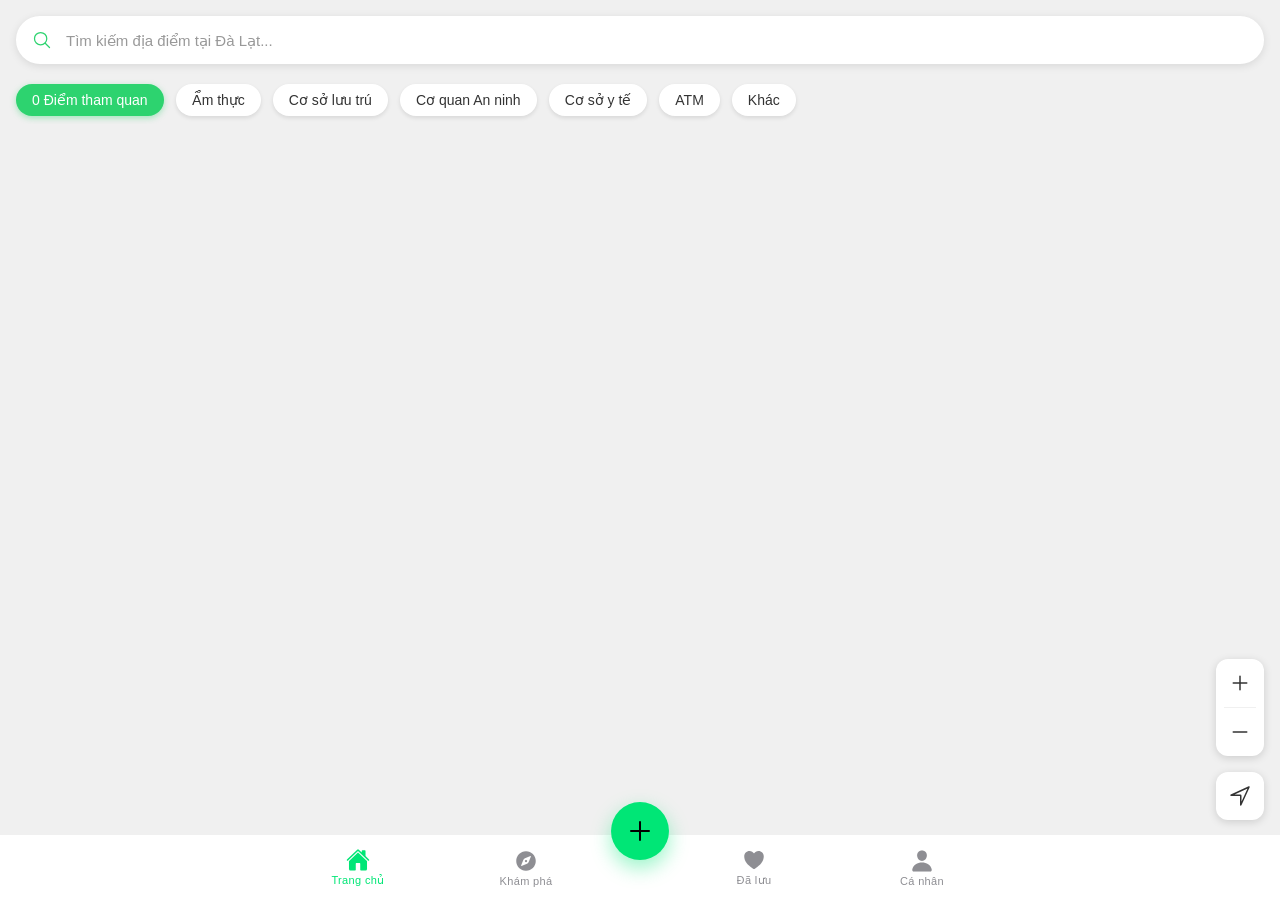
==== commit 1a77dc58: "Auto-generated commit" ====
--- a/index.html
+++ b/index.html
@@ -21,6 +21,6 @@
 
 <body>
   <app-root></app-root>
-<link rel="modulepreload" href="chunk-GJJTW5LQ.js"><link rel="modulepreload" href="chunk-ZGEZIHUW.js"><link rel="modulepreload" href="chunk-FWHZJSS4.js"><link rel="modulepreload" href="chunk-I5G6AEML.js"><link rel="modulepreload" href="chunk-XYHDLIGZ.js"><link rel="modulepreload" href="chunk-XNXCL6HF.js"><link rel="modulepreload" href="chunk-C6KVNS6X.js"><link rel="modulepreload" href="chunk-OQWRX7VD.js"><link rel="modulepreload" href="chunk-WTJTNUM2.js"><link rel="modulepreload" href="chunk-J7JKH43X.js"><script src="polyfills-TDCRLYKL.js" type="module"></script><script src="main-GAEBCPAR.js" type="module"></script></body>
+<link rel="modulepreload" href="chunk-JLIR7MG2.js"><link rel="modulepreload" href="chunk-DSTHLXDR.js"><link rel="modulepreload" href="chunk-C5F43A2S.js"><link rel="modulepreload" href="chunk-CDIY4OHL.js"><link rel="modulepreload" href="chunk-BB2L6VRG.js"><link rel="modulepreload" href="chunk-7KGURMOZ.js"><link rel="modulepreload" href="chunk-EN6XEHOR.js"><link rel="modulepreload" href="chunk-XS3D4BMX.js"><link rel="modulepreload" href="chunk-YFROBOQR.js"><link rel="modulepreload" href="chunk-WTJTNUM2.js"><script src="polyfills-TDCRLYKL.js" type="module"></script><script src="main-SAQVHTXD.js" type="module"></script></body>
 
 </html>
